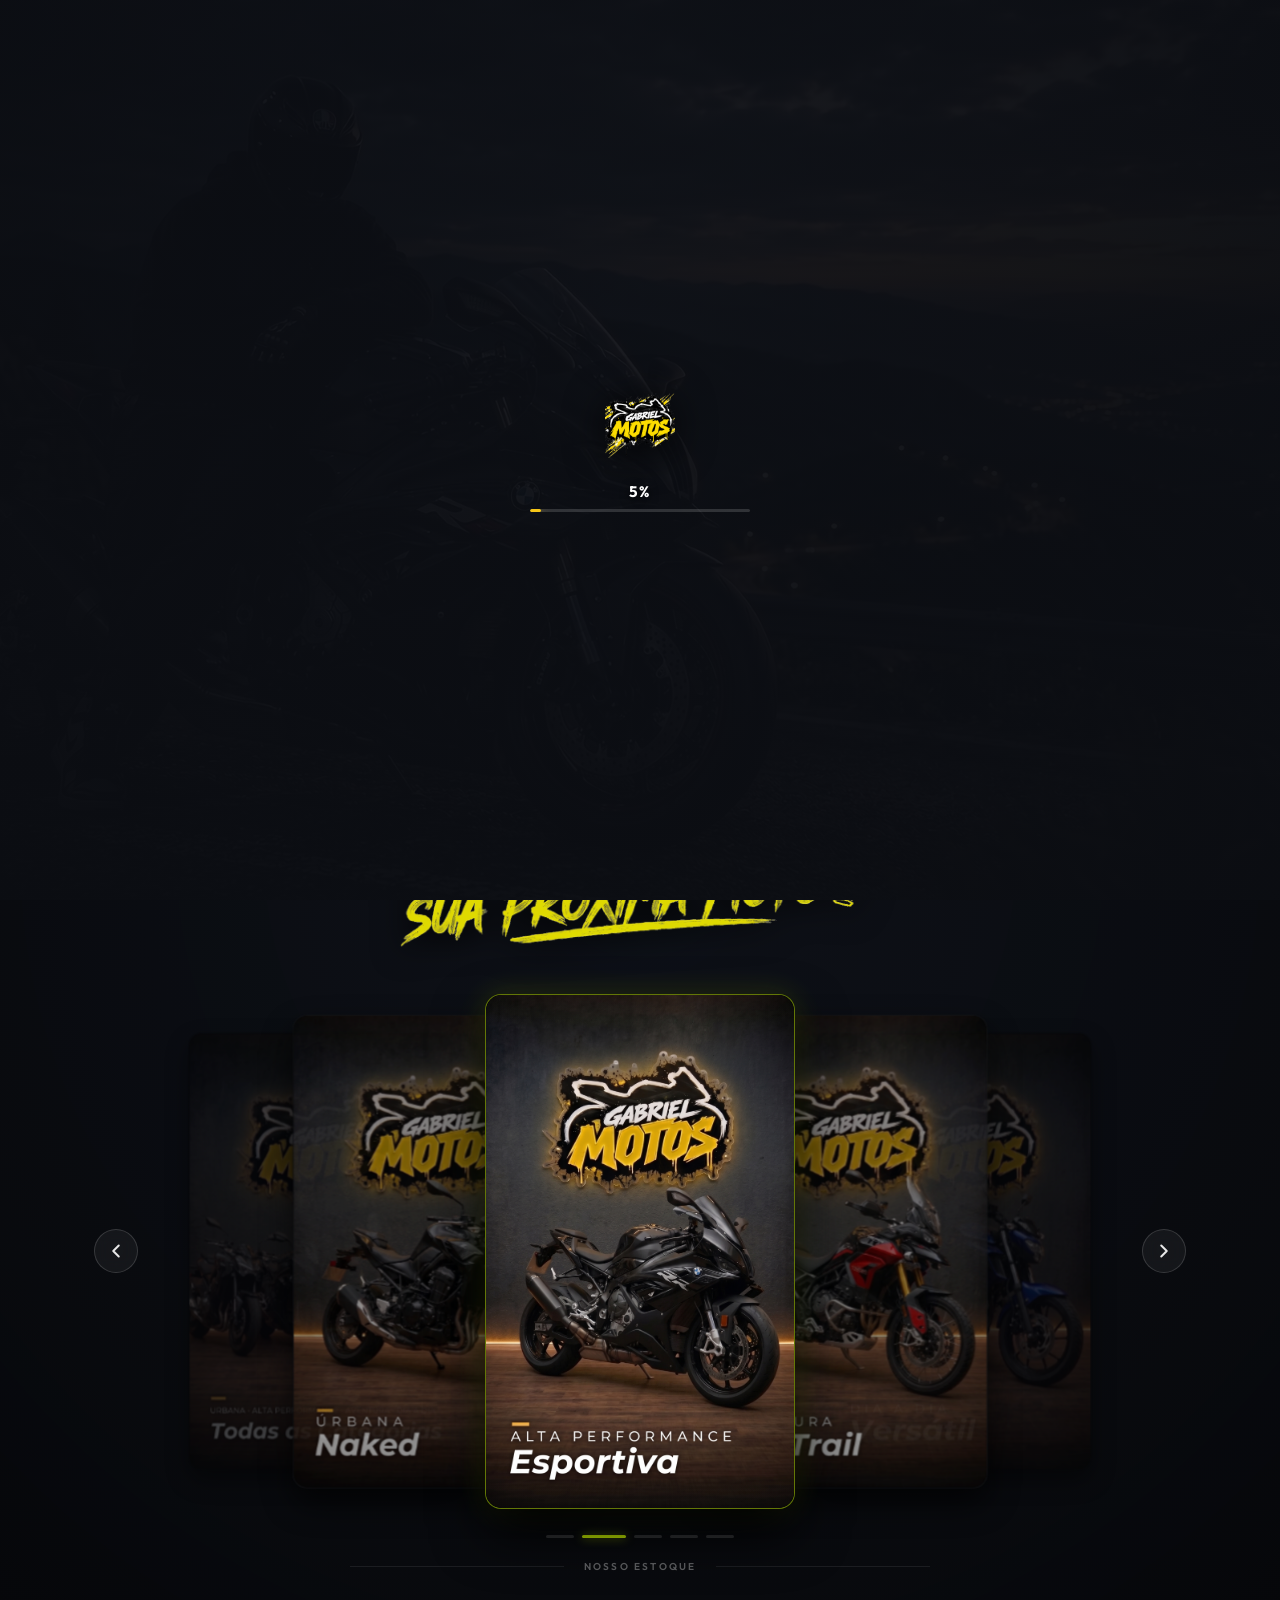
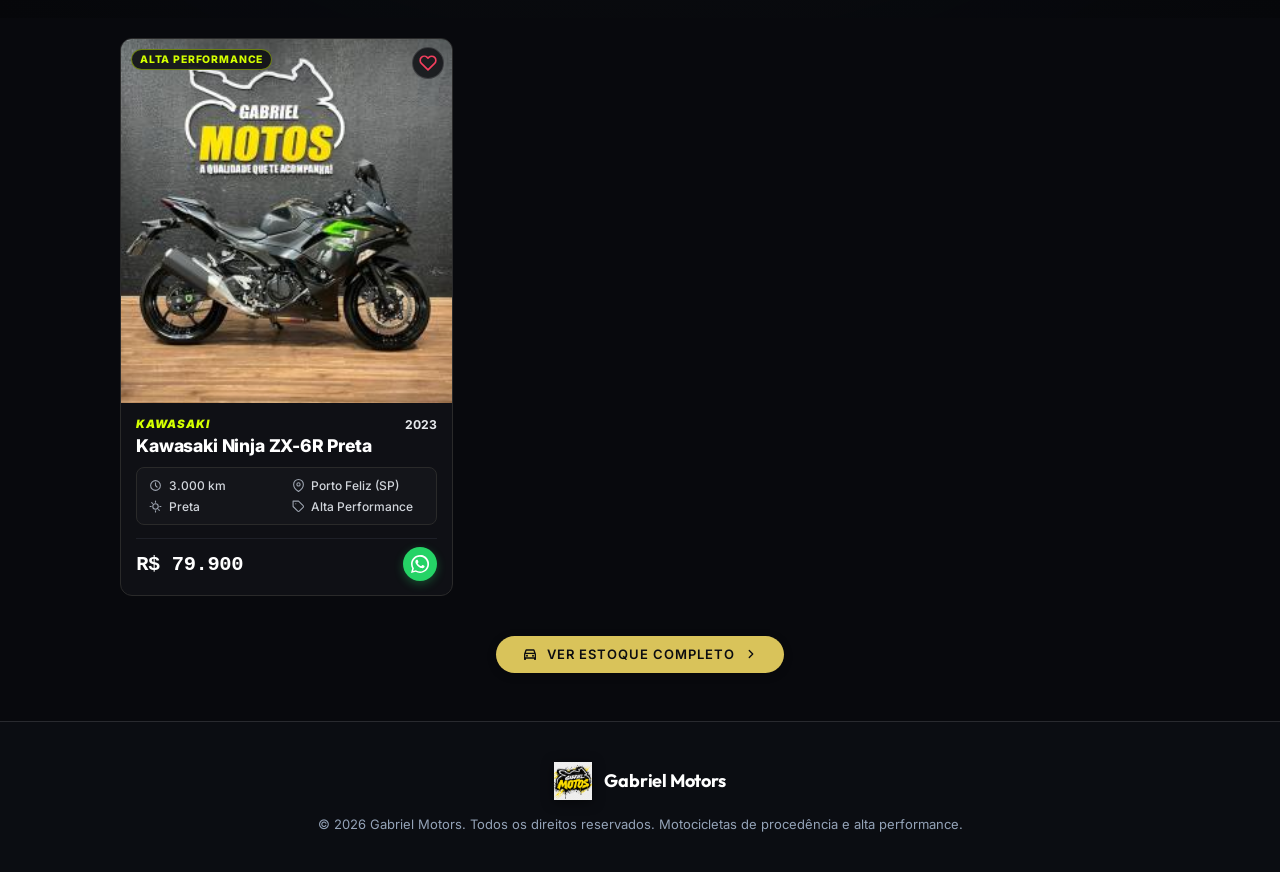
==== index.html @ b8fa4f75 "Versão inicial do site Gabriel Motos" ====
<!DOCTYPE html>
<html lang="pt-BR">
<head>
  <meta charset="UTF-8">
  <meta name="viewport" content="width=device-width, initial-scale=1.0">
  <meta http-equiv="X-UA-Compatible" content="ie=edge">
  
  <title>Gabriel Motors | A próxima curva pode ser sua</title>
  <meta name="description" content="Potência, estrada e liberdade. Encontre a moto que combina com o seu próximo destino na Gabriel Motors.">
  <meta name="keywords" content="motos, alta cilindrada, motos esportivas, naked, speed, big trail, Gabriel Motors">
  <meta name="author" content="Gabriel Motors">
  <meta name="theme-color" content="#0b0f19">

  <!-- Open Graph / Redes Sociais -->
  <meta property="og:type" content="website">
  <meta property="og:title" content="Gabriel Motors | A próxima curva pode ser sua">
  <meta property="og:description" content="Potência, estrada e liberdade. Encontre a moto que combina com o seu próximo destino.">
  <meta property="og:image" content="assets/hero-poster.jpg">
  <meta property="og:locale" content="pt_BR">

  <!-- Google Fonts: Outfit (Display Editorial), Inter (Textos) -->
  <link rel="preconnect" href="https://fonts.googleapis.com">
  <link rel="preconnect" href="https://fonts.gstatic.com" crossorigin>
  <link href="https://fonts.googleapis.com/css2?family=Inter:wght@400;500;600&family=Outfit:wght@500;600;700;800;900&display=swap" rel="stylesheet">

  <!-- Estilos Principais -->
  <link rel="stylesheet" href="style.css">

  <!-- Schema.org Dados Estruturados -->
  <script type="application/ld+json">
  {
    "@context": "https://schema.org",
    "@type": "AutoDealer",
    "name": "Gabriel Motors",
    "image": "logo gabriel motos.png",
    "description": "Concessionária especializada em motocicletas novas e seminovas de alta cilindrada.",
    "url": "https://gabrielmotors.com.br",
    "telephone": "+55 11 99999-9999",
    "priceRange": "$$$$"
  }
  </script>
</head>
<body>

  <!-- =========================================================================
       TELA DE CARREGAMENTO (LOADING SCREEN COM LOGO E PROGRESSO)
       ========================================================================= -->
  <div id="hero-loader" class="hero-loader" role="progressbar" aria-label="Carregando experiência Gabriel Motos" aria-valuemin="0" aria-valuemax="100" aria-valuenow="0">
    <div class="hero-loader__content">
      <img
        src="logo gabriel motos.png"
        alt="Gabriel Motos"
        class="hero-loader__logo"
        id="loader-logo"
        width="180"
        height="180"
        loading="eager"
      >
      <div class="hero-loader__progress-wrap">
        <span id="hero-loader-percent" class="hero-loader__percent">0%</span>
        <div class="hero-loader__track">
          <div id="hero-loader-bar" class="hero-loader__bar"></div>
        </div>
      </div>
    </div>
  </div>

  <!-- Skip link de acessibilidade -->
  <a href="#conteudo-principal" class="skip-link">Pular para o conteúdo principal</a>

  <!-- =========================================================================
       HERO SECTION — VÍDEO CINEMÁTICO EM TELA CHEIA & COMPOSIÇÃO EDITORIAL
       ========================================================================= -->
  <section id="hero" class="hero" aria-label="Apresentação Gabriel Motors">
    
    <!-- Fundo de Vídeo em Tela Cheia (Intro + Loop Contínuo com Crossfade) -->
    <div class="hero__video-wrapper" aria-hidden="true">
      <!-- Vídeo 1: Introdução (executa uma vez sem loop) -->
      <video
        id="hero-video-intro"
        class="hero__video hero__video--intro"
        autoplay
        muted
        playsinline
        preload="auto"
        poster="poster.jpg"
        tabindex="-1"
      >
        <source src="s1000rr-intro.mp4" type="video/mp4">
        Seu navegador não suporta a reprodução deste vídeo.
      </video>

      <!-- Vídeo 2: Loop Contínuo (preparado, oculto inicialmente, loop nativo) -->
      <video
        id="hero-video-loop"
        class="hero__video hero__video--loop"
        autoplay
        muted
        playsinline
        preload="auto"
        loop
        poster="poster.jpg"
        tabindex="-1"
      >
        <source src="s1000rr-lop-2.mp4" type="video/mp4">
      </video>

      <div class="hero__overlay"></div>
    </div>

    <!-- Topo da Hero: Logo Centralizado + Menu Hambúrguer no Canto Superior Direito -->
    <header class="hero__header" id="hero-brand" aria-label="Navegação da Hero">
      <div class="hero__header-spacer" aria-hidden="true"></div>

      <!-- Centro: Logo Gabriel Motos Grande e Proporcional -->
      <a href="#hero" class="hero__logo-link" aria-label="Gabriel Motos início">
        <img
          src="logo gabriel motos.png"
          alt="Gabriel Motos - Logotipo oficial"
          class="hero__logo"
          id="hero-logo"
          width="210"
          height="auto"
          loading="eager"
        >
      </a>

      <!-- Canto Superior Direito: Botão do Menu Hambúrguer (3 linhas) -->
      <button
        id="hero-menu-toggle"
        class="hero__menu-toggle"
        aria-label="Abrir menu de navegação"
        aria-expanded="false"
        aria-controls="hero-drawer"
        type="button"
      >
        <span class="hero__hamburger-icon" aria-hidden="true">
          <span class="hero__hamburger-line line-1"></span>
          <span class="hero__hamburger-line line-2"></span>
          <span class="hero__hamburger-line line-3"></span>
        </span>
      </button>
    </header>

    <!-- Overlay e Painel Deslizante do Menu Hambúrguer (Drawer com Blur e Sequência de Links) -->
    <div id="hero-drawer-backdrop" class="hero__drawer-backdrop" aria-hidden="true"></div>
    <aside id="hero-drawer" class="hero__drawer" role="dialog" aria-label="Menu de navegação" aria-modal="true" aria-hidden="true">
      <div class="hero__drawer-header">
        <span class="hero__drawer-title">MENU</span>
        <button id="hero-drawer-close" class="hero__drawer-close" aria-label="Fechar menu" type="button">
          <svg width="22" height="22" viewBox="0 0 24 24" fill="none" stroke="currentColor" stroke-width="2.2" stroke-linecap="round" stroke-linejoin="round" aria-hidden="true">
            <line x1="18" y1="6" x2="6" y2="18"></line>
            <line x1="6" y1="6" x2="18" y2="18"></line>
          </svg>
        </button>
      </div>

      <nav class="hero__drawer-nav" aria-label="Links do menu">
        <ul class="hero__drawer-list">
          <li class="hero__drawer-item" style="--item-index: 0;">
            <a href="#hero" class="hero__drawer-link">
              <span class="hero__drawer-num">01</span>
              <span class="hero__drawer-text">Início</span>
            </a>
          </li>
          <li class="hero__drawer-item" style="--item-index: 1;">
            <a href="#categorias" class="hero__drawer-link">
              <span class="hero__drawer-num">02</span>
              <span class="hero__drawer-text">Motos</span>
            </a>
          </li>
          <li class="hero__drawer-item" style="--item-index: 2;">
            <a href="#sobre" class="hero__drawer-link">
              <span class="hero__drawer-num">03</span>
              <span class="hero__drawer-text">Sobre</span>
            </a>
          </li>
          <li class="hero__drawer-item" style="--item-index: 3;">
            <a href="#contato" class="hero__drawer-link">
              <span class="hero__drawer-num">04</span>
              <span class="hero__drawer-text">Contato</span>
            </a>
          </li>
        </ul>
      </nav>

      <div class="hero__drawer-footer">
        <span class="hero__drawer-tagline">Mais que motos, é estilo de vida.</span>
      </div>
    </aside>

    <!-- Bloco Editorial na Lateral Direita (Tipografia Brush Script e Layout Editorial) -->
    <div class="hero__container" id="conteudo-principal">
      <div class="hero__content-side hero-text" id="heroText">
        <h1 class="hero__title">
          <img
            src="assets/titulo-hero.png"
            alt="A próxima curva pode ser sua."
            class="hero__title-img"
            id="hero-title-img"
            width="1024"
            height="438"
            loading="eager"
          >
        </h1>
      </div>
    </div>

    <!-- Indicador de Rolagem Central (Mouse com ponto e texto ROLE PARA DESCOBRIR) -->
    <div class="hero__scroll-wrapper" id="hero-scroll">
      <a href="#categorias" class="hero__scroll-indicator" aria-label="Role para descobrir as categorias">
        <span class="hero__mouse-icon" aria-hidden="true">
          <span class="hero__mouse-dot"></span>
        </span>
        <span class="hero__scroll-label">ROLE PARA DESCOBRIR</span>
      </a>
    </div>

    <!-- Canto Inferior Esquerdo: Indicador de Progresso com Linha e 3 Pontos -->
    <div class="hero__progress-indicator" aria-hidden="true">
      <span class="hero__progress-bar"></span>
      <span class="hero__progress-dot is-active"></span>
      <span class="hero__progress-dot"></span>
      <span class="hero__progress-dot"></span>
    </div>

    <!-- Canto Inferior Direito: Tagline de Estilo de Vida -->
    <div class="hero__corner-quote" aria-hidden="true">
      <span>MAIS QUE MOTOS,</span>
      <span>É ESTILO DE VIDA.</span>
    </div>

  </section>

  <!-- =========================================================================
       SEÇÃO 2 — ESCOLHA O ESTILO DA SUA PRÓXIMA MOTO (CATEGORIAS)
       ========================================================================= -->
  <main>
    <section id="categorias" class="styles-section" aria-labelledby="styles-section-title">
      <div class="styles-section__container">
        
        <!-- Cabeçalho da Seção -->
        <header class="styles-section__header">
          <span class="styles-section__tagline">ENCONTRE O ESTILO PERFEITO</span>
          <h2 id="styles-section-title" class="styles-section__title">
            <img
              src="assets/titulo-estilos.png"
              alt="Escolha o estilo da sua próxima moto"
              class="styles-section__title-img"
              id="styles-title-img"
              width="1024"
              height="285"
              loading="lazy"
            >
          </h2>
        </header>

        <!-- Carrossel / Pilha de Estilos de Moto (Deck Stack) -->
        <div class="styles-carousel" id="styles-carousel">
          <!-- Seta Esquerda -->
          <button class="styles-carousel__arrow styles-carousel__arrow--prev" id="styles-prev" aria-label="Estilo anterior" type="button">
            <svg width="22" height="22" viewBox="0 0 24 24" fill="none" stroke="currentColor" stroke-width="2.2" stroke-linecap="round" stroke-linejoin="round" aria-hidden="true">
              <polyline points="15 18 9 12 15 6"></polyline>
            </svg>
          </button>

          <!-- Pilha de Cartas (Deck) -->
          <div class="styles-deck-container" id="styles-deck-container">
            <div class="styles-deck" id="styles-deck">
              
              <!-- Card 1: Urbana / Naked (Posição Esquerda -1) -->
              <article class="style-card" data-index="0" data-pos="-1" tabindex="0" role="group" aria-label="Estilo Urbana - Naked">
                <div class="style-card__inner">
                  <img src="urbana-naked.jpg" alt="Urbana - Naked" class="style-card__img" loading="lazy">
                  <div class="style-card__edge-softener" aria-hidden="true"></div>
                </div>
              </article>

              <!-- Card 2: Alta Performance / Esportiva (Card Ativo da Frente) -->
              <article class="style-card is-active" data-index="1" data-pos="0" tabindex="0" role="group" aria-label="Estilo Alta Performance - Esportiva">
                <div class="style-card__inner">
                  <img src="alta-performance-esportiva.jpg" alt="Alta Performance - Esportiva" class="style-card__img" loading="lazy">
                  <div class="style-card__edge-softener" aria-hidden="true"></div>
                </div>
              </article>

              <!-- Card 3: Aventura / Big Trail (Posição Direita +1) -->
              <article class="style-card" data-index="2" data-pos="1" tabindex="0" role="group" aria-label="Estilo Aventura - Big Trail">
                <div class="style-card__inner">
                  <img src="aventura-big-trail.jpg" alt="Aventura - Big Trail" class="style-card__img" loading="lazy">
                  <div class="style-card__edge-softener" aria-hidden="true"></div>
                </div>
              </article>

              <!-- Card 4: Dia a dia / Touring (Posição Direita +2) -->
              <article class="style-card" data-index="3" data-pos="2" tabindex="0" role="group" aria-label="Estilo Dia a dia - Touring">
                <div class="style-card__inner">
                  <img src="dia-a-dia-versatil.jpg" alt="Dia a dia - Touring" class="style-card__img" loading="lazy">
                  <div class="style-card__edge-softener" aria-hidden="true"></div>
                </div>
              </article>

              <!-- Card 5: Todas as Categorias (Posição Esquerda -2) -->
              <article class="style-card" data-index="4" data-pos="-2" tabindex="0" role="group" aria-label="Todas as Categorias">
                <div class="style-card__inner">
                  <img src="todas-a-categorias.jpg" alt="Todas as Categorias" class="style-card__img" loading="lazy">
                  <div class="style-card__edge-softener" aria-hidden="true"></div>
                </div>
              </article>

            </div>
          </div>

          <!-- Seta Direita -->
          <button class="styles-carousel__arrow styles-carousel__arrow--next" id="styles-next" aria-label="Próximo estilo" type="button">
            <svg width="22" height="22" viewBox="0 0 24 24" fill="none" stroke="currentColor" stroke-width="2.2" stroke-linecap="round" stroke-linejoin="round" aria-hidden="true">
              <polyline points="9 18 15 12 9 6"></polyline>
            </svg>
          </button>
        </div>

        <!-- Indicador de Barras de Progresso Embaixo (5 Categorias) -->
        <div class="styles-progress" id="styles-progress" role="tablist" aria-label="Indicadores dos estilos">
          <button class="styles-progress__bar" data-index="0" aria-label="Ir para Urbana"></button>
          <button class="styles-progress__bar is-active" data-index="1" aria-label="Ir para Alta Performance"></button>
          <button class="styles-progress__bar" data-index="2" aria-label="Ir para Aventura"></button>
          <button class="styles-progress__bar" data-index="3" aria-label="Ir para Dia a dia"></button>
          <button class="styles-progress__bar" data-index="4" aria-label="Ir para Todas as Categorias"></button>
        </div>

        <!-- Rodapé da Seção com Linhas Laterais -->
        <div class="styles-footer">
          <span class="styles-footer__line" aria-hidden="true"></span>
          <span class="styles-footer__text">NOSSO ESTOQUE</span>
          <span class="styles-footer__line" aria-hidden="true"></span>
        </div>

      </div>
    </section>

    <!-- =========================================================================
         SEÇÃO 3 — SELETOR E FILTRO DE MOTOS (GRADE ESTILO WEBMOTORS)
         ========================================================================= -->
    <section id="filtro-motos" class="filter-section" aria-label="Estoque de motos em destaque">
      <div class="filter-section__container">
        
        <!-- Grade de Cards das Motos (Sincronizada com o Carrossel da Sessão 2) -->
        <div class="motos-grid" id="motos-grid" role="region" aria-live="polite">
          <!-- Renderizado dinamicamente via JavaScript -->
        </div>

        <!-- Botão VER ESTOQUE COMPLETO (Design Sóbrio em Amarelo Uniforme #D9C35A) -->
        <div class="filter-section__cta-wrapper">
          <a href="#estoque" class="btn-ver-estoque" id="btn-ver-estoque" aria-label="Ver estoque completo de motos">
            <svg class="btn-ver-estoque__icon" width="16" height="16" viewBox="0 0 24 24" fill="currentColor" aria-hidden="true">
              <path d="M18.92 6.01C18.72 5.42 18.16 5 17.5 5h-11c-.66 0-1.22.42-1.42 1.01L3 12v8c0 .55.45 1 1 1h1c.55 0 1-.45 1-1v-1h12v1c0 .55.45 1 1 1h1c.55 0 1-.45 1-1v-8l-2.08-5.99zM6.85 7h10.29l1.04 3H5.81l1.04-3zM19 17H5v-5h14v5z"/>
              <circle cx="7.5" cy="14.5" r="1.5"/>
              <circle cx="16.5" cy="14.5" r="1.5"/>
            </svg>
            <span class="btn-ver-estoque__text">VER ESTOQUE COMPLETO</span>
            <svg class="btn-ver-estoque__arrow" width="14" height="14" viewBox="0 0 24 24" fill="none" stroke="currentColor" stroke-width="2.2" stroke-linecap="round" stroke-linejoin="round" aria-hidden="true">
              <polyline points="9 18 15 12 9 6"></polyline>
            </svg>
          </a>
        </div>

      </div>
    </section>
  </main>

  <!-- Rodapé Institucional -->
  <footer class="site-footer">
    <div class="container site-footer__inner">
      <div class="site-footer__brand">
        <img src="logo gabriel motos.png" alt="Gabriel Motors" class="site-footer__logo" width="44" height="44">
        <span class="site-footer__name">Gabriel Motors</span>
      </div>
      <p class="site-footer__copy">
        &copy; 2026 Gabriel Motors. Todos os direitos reservados. Motocicletas de procedência e alta performance.
      </p>
    </div>
  </footer>

  <!-- =========================================================================
       MODAL DE DETALHES DA MOTOCICLETA (SESSÃO 2 & FILTRO)
       ========================================================================= -->
  <div id="moto-modal-backdrop" class="moto-modal-backdrop is-hidden" role="dialog" aria-modal="true" aria-labelledby="modal-modelo-title">
    <div id="moto-modal" class="moto-modal">
      
      <!-- Botão Fechar Modal (X) -->
      <button type="button" id="moto-modal-close" class="moto-modal__close" aria-label="Fechar modal">
        <svg width="18" height="18" viewBox="0 0 24 24" fill="none" stroke="currentColor" stroke-width="2.2" stroke-linecap="round" stroke-linejoin="round" aria-hidden="true">
          <line x1="18" y1="6" x2="6" y2="18"></line>
          <line x1="6" y1="6" x2="18" y2="18"></line>
        </svg>
      </button>

      <!-- Imagem da Moto no Topo (Webmotors style: de ponta a ponta sem padding superior) -->
      <div class="moto-modal__media" id="modal-media-trigger" tabindex="0" role="button" aria-label="Ver detalhes da moto">
        <img id="modal-img" src="moto-cb1000r-branca.webp" alt="Moto" class="moto-modal__img">
        <div class="moto-modal__img-reflection" aria-hidden="true"></div>
      </div>

      <!-- Informações Principais da Moto -->
      <div class="moto-modal__content">
        <div class="moto-modal__brand" id="modal-marca">HONDA</div>
        <h3 class="moto-modal__model" id="modal-modelo-title">CB1000R</h3>
        
        <!-- Linha de Cor e Seletor de Variantes (Ex: Cores da CB1000R) -->
        <div class="moto-modal__color-box">
          <span class="moto-modal__color-label">Cor:</span>
          <span class="moto-modal__color-name" id="modal-cor">Branca</span>
          <div class="moto-modal__color-pills" id="modal-color-pills"></div>
        </div>

        <!-- Linha com Calendário (Ano) e Velocímetro (Km) -->
        <div class="moto-modal__specs-grid">
          <div class="moto-modal__spec">
            <svg class="moto-modal__icon" width="16" height="16" viewBox="0 0 24 24" fill="none" stroke="currentColor" stroke-width="2" stroke-linecap="round" stroke-linejoin="round" aria-hidden="true">
              <rect x="3" y="4" width="18" height="18" rx="2" ry="2"></rect>
              <line x1="16" y1="2" x2="16" y2="6"></line>
              <line x1="8" y1="2" x2="8" y2="6"></line>
              <line x1="3" y1="10" x2="21" y2="10"></line>
            </svg>
            <span class="moto-modal__spec-val" id="modal-ano">2023</span>
          </div>

          <div class="moto-modal__spec">
            <svg class="moto-modal__icon" width="16" height="16" viewBox="0 0 24 24" fill="none" stroke="currentColor" stroke-width="2" stroke-linecap="round" stroke-linejoin="round" aria-hidden="true">
              <circle cx="12" cy="12" r="9"></circle>
              <polyline points="12 7 12 12 15 15"></polyline>
            </svg>
            <span class="moto-modal__spec-val" id="modal-km">4.200 Km</span>
          </div>
        </div>

        <!-- Linha de Localização (Cidade) -->
        <div class="moto-modal__location">
          <svg class="moto-modal__icon" width="16" height="16" viewBox="0 0 24 24" fill="none" stroke="currentColor" stroke-width="2" stroke-linecap="round" stroke-linejoin="round" aria-hidden="true">
            <path d="M21 10c0 7-9 13-9 13s-9-6-9-13a9 9 0 0 1 18 0z"></path>
            <circle cx="12" cy="10" r="3"></circle>
          </svg>
          <span class="moto-modal__spec-val" id="modal-cidade">Sumaré (SP)</span>
        </div>

        <!-- Rodapé do Modal: Preço em Destaque + Botões Ícone Pequenos (Favoritar Rosa e WhatsApp Verde) -->
        <div class="moto-modal__footer-row">
          <div class="moto-modal__price-wrapper">
            <span class="moto-modal__price" id="modal-preco">R$ 62.900</span>
          </div>

          <div class="moto-modal__actions">
            <!-- Botão de Favoritar: Apenas Ícone Coração Rosa -->
            <button type="button" id="modal-btn-favorite" class="moto-modal__btn-circle moto-modal__btn-circle--favorite" aria-label="Favoritar motocicleta">
              <svg class="moto-modal__heart-svg" width="20" height="20" viewBox="0 0 24 24" fill="none" stroke="currentColor" stroke-width="2.2" stroke-linecap="round" stroke-linejoin="round" aria-hidden="true">
                <path d="M20.84 4.61a5.5 5.5 0 0 0-7.78 0L12 5.67l-1.06-1.06a5.5 5.5 0 0 0-7.78 7.78l1.06 1.06L12 21.23l7.78-7.78 1.06-1.06a5.5 5.5 0 0 0 0-7.78z"></path>
              </svg>
            </button>

            <!-- Botão de WhatsApp: Apenas Ícone Oficial do WhatsApp Verde -->
            <a href="#" target="_blank" rel="noopener noreferrer" id="modal-btn-whatsapp" class="moto-modal__btn-circle moto-modal__btn-circle--whatsapp" aria-label="Chamar no WhatsApp">
              <svg width="20" height="20" viewBox="0 0 24 24" fill="currentColor" aria-hidden="true">
                <path d="M17.472 14.382c-.301-.15-1.782-.879-2.058-.98-.276-.1-.477-.15-.678.15s-.778.98-.954 1.18c-.176.2-.351.226-.653.075s-1.272-.469-2.424-1.496c-.896-.799-1.501-1.787-1.677-2.088s-.019-.464.132-.614c.135-.135.301-.351.452-.527s.201-.301.301-.502.05-.376-.025-.527c-.075-.15-.678-1.631-.929-2.234-.245-.588-.494-.508-.678-.517l-.578-.01c-.2 0-.527.075-.803.376s-1.054 1.03-1.054 2.511 1.079 2.912 1.23 3.113c.15.201 2.124 3.243 5.145 4.549.719.311 1.28.497 1.718.636.723.23 1.381.197 1.902.12.58-.086 1.782-.728 2.033-1.431s.251-1.305.176-1.431c-.075-.126-.276-.201-.577-.351zM12.042 21.928c-1.776 0-3.518-.466-5.053-1.348l-.362-.208-3.754.985 1.002-3.66-.228-.363c-.968-1.541-1.479-3.328-1.479-5.161 0-5.405 4.398-9.803 9.806-9.803 2.618 0 5.08 1.02 6.929 2.871s2.868 4.314 2.868 6.932c-.001 5.407-4.4 9.805-9.729 9.805zM12.042 0C5.402 0 0 5.402 0 12.042c0 2.119.553 4.185 1.603 6.007L0 24l6.104-1.599c1.764.962 3.766 1.468 5.938 1.468 6.64 0 12.042-5.402 12.042-12.042 0-3.217-1.253-6.241-3.528-8.516s-5.299-3.529-8.514-3.529z"/>
              </svg>
            </a>
          </div>
        </div>
      </div>
      </div>

      <!-- Pop-up Elegante de Favoritar (Sobreposto ao Modal) -->
      <div id="favorite-popup" class="favorite-popup is-hidden" role="dialog" aria-labelledby="fav-popup-title" aria-modal="true">
        <button type="button" id="fav-popup-close" class="favorite-popup__close" aria-label="Fechar formulário de favoritos">
          <svg width="18" height="18" viewBox="0 0 24 24" fill="none" stroke="currentColor" stroke-width="2.2" stroke-linecap="round" stroke-linejoin="round" aria-hidden="true">
            <line x1="18" y1="6" x2="6" y2="18"></line>
            <line x1="6" y1="6" x2="18" y2="18"></line>
          </svg>
        </button>

        <div class="favorite-popup__brand">
          <img src="logo-gabriel-motos-transparente.png" alt="Gabriel Motos" class="favorite-popup__logo">
        </div>

        <h4 id="fav-popup-title" class="favorite-popup__title">Quer ser avisado?</h4>
        <p class="favorite-popup__subtitle">Salve seus dados para receber novidades e atualizações sobre esta motocicleta.</p>

        <form id="favorite-form" class="favorite-popup__form" novalidate>
          <div class="favorite-popup__field">
            <label for="fav-phone" class="favorite-popup__label">Celular</label>
            <input type="tel" id="fav-phone" class="favorite-popup__input" placeholder="(00) 00000-0000" maxlength="15" autocomplete="tel" required>
          </div>

          <div class="favorite-popup__field">
            <label for="fav-email" class="favorite-popup__label">E-mail</label>
            <input type="email" id="fav-email" class="favorite-popup__input" placeholder="seuemail@exemplo.com" autocomplete="email" required>
          </div>

          <div id="fav-error-msg" class="favorite-popup__error is-hidden" role="alert"></div>

          <button type="submit" id="fav-submit-btn" class="favorite-popup__submit-btn">
            <span>Salvar</span>
          </button>
        </form>

        <div id="fav-success-msg" class="favorite-popup__success is-hidden">
          <svg width="24" height="24" viewBox="0 0 24 24" fill="none" stroke="#D4FF00" stroke-width="2.5" stroke-linecap="round" stroke-linejoin="round" aria-hidden="true">
            <polyline points="20 6 9 17 4 12"></polyline>
          </svg>
          <span>Preferências salvas com sucesso!</span>
        </div>
      </div>

    </div>
  </div>

  <!-- Lógica da Hero, Vídeo, Transparência da Marca e Animações -->
  <script src="main.js"></script>
</body>
</html>
---- style.css ----
/* ==========================================================================
   GABRIEL MOTORS — DESIGN SYSTEM & ESTILOS PRINCIPAIS
   Composição Editorial Cinemática sobre Vídeo em Tela Cheia
   ========================================================================== */

/* --------------------------------------------------------------------------
   1. DESIGN TOKENS (CSS VARIABLES)
   -------------------------------------------------------------------------- */
:root {
  /* Paleta Concreto Arquitetônico e Neutros Balanceados */
  --surface-ground: #f3f4f6;       /* Fundo neutro em cinza-concreto suave */
  --surface-ground-alt: #e5e7eb;   /* Concreto de apoio para contraste */
  --surface-card: #ffffff;         /* Superfície de card pura e nítida */
  --surface-card-subtle: #f8fafc;  /* Superfície sutil para áreas secundárias */
  --surface-dark: #0b0d12;         /* Grafite profundo / carvão escuro (fundo da Hero) */
  --surface-dark-elevated: #1e293b;/* Superfície escura elevada */

  /* Tipografia & Contraste (WCAG AAA) */
  --text-primary: #0f172a;         /* Texto de alto contraste para seções claras */
  --text-secondary: #475569;       /* Texto secundário em ardósia */
  --text-muted: #64748b;           /* Legendas e metadados */
  --text-inverse: #ffffff;         /* Texto branco puro sobre o vídeo */
  --text-inverse-subtle: #e2e8f0;  /* Texto de apoio claro sobre o vídeo */
  --text-inverse-muted: #94a3b8;   /* Texto esmaecido em fundos escuros */

  /* Cores de Acento Automotivo (Harmonia com a logo e a adrenalina da pista) */
  --accent-primary: #f59e0b;       /* Amarelo-ouro esportivo */
  --accent-primary-hover: #fbbf24; /* Amarelo vibrante no hover */
  --accent-racing-orange: #ea580c; /* Laranja esportivo para detalhes */

  /* Bordas e Divisores */
  --border-light: rgba(15, 23, 42, 0.08);
  --border-medium: rgba(15, 23, 42, 0.14);
  --border-dark-subtle: rgba(255, 255, 255, 0.12);

  /* Sombras Naturais e Ambientais */
  --shadow-sm: 0 1px 3px 0 rgba(0, 0, 0, 0.04);
  --shadow-md: 0 4px 6px -1px rgba(0, 0, 0, 0.05), 0 2px 4px -2px rgba(0, 0, 0, 0.03);
  --shadow-lg: 0 10px 15px -3px rgba(0, 0, 0, 0.07), 0 4px 6px -4px rgba(0, 0, 0, 0.03);
  --shadow-xl: 0 20px 25px -5px rgba(0, 0, 0, 0.09), 0 8px 10px -6px rgba(0, 0, 0, 0.03);

  /* Fontes e Tipografia */
  --font-display: 'Outfit', -apple-system, BlinkMacSystemFont, 'Segoe UI', Roboto, sans-serif;
  --font-body: 'Inter', -apple-system, BlinkMacSystemFont, 'Segoe UI', Roboto, sans-serif;

  /* Raios de Arredondamento */
  --radius-sm: 6px;
  --radius-md: 10px;
  --radius-lg: 16px;
  --radius-full: 9999px;

  /* Curvas e Tempos de Animação */
  --ease-cinematic: cubic-bezier(0.16, 1, 0.3, 1);
  --ease-smooth: cubic-bezier(0.4, 0, 0.2, 1);
  --duration-fast: 180ms;
  --duration-normal: 280ms;
  --duration-slow: 450ms;
  --duration-reveal: 750ms;
}

/* --------------------------------------------------------------------------
   2. RESET E NORMAS GLOBAIS
   -------------------------------------------------------------------------- */
*, *::before, *::after {
  box-sizing: border-box;
  margin: 0;
  padding: 0;
}

html {
  font-family: var(--font-body);
  font-size: 16px;
  color: var(--text-primary);
  background-color: var(--surface-ground);
  scroll-behavior: smooth;
  -webkit-font-smoothing: antialiased;
  -moz-osx-font-smoothing: grayscale;
}

body {
  width: 100%;
  min-height: 100vh;
  display: flex;
  flex-direction: column;
  overflow-x: hidden;
  background-color: var(--surface-ground);
}

img, video {
  display: block;
  max-width: 100%;
  height: auto;
}

a {
  color: inherit;
  text-decoration: none;
}

button {
  font-family: inherit;
  cursor: pointer;
  border: none;
  background: none;
}

/* Skip link de acessibilidade */
.skip-link {
  position: absolute;
  top: -100px;
  left: 1rem;
  background-color: var(--surface-dark);
  color: var(--text-inverse);
  padding: 0.75rem 1.5rem;
  border-radius: var(--radius-md);
  font-weight: 600;
  z-index: 9999;
  transition: top var(--duration-fast) ease;
  border: 2px solid var(--accent-primary);
}

.skip-link:focus {
  top: 1rem;
}

/* Foco visível acessível */
:focus-visible {
  outline: 2px solid var(--accent-primary);
  outline-offset: 3px;
}

.container {
  width: 100%;
  max-width: 1280px;
  margin-left: auto;
  margin-right: auto;
  padding-left: clamp(1.25rem, 4vw, 2.5rem);
  padding-right: clamp(1.25rem, 4vw, 2.5rem);
}

/* ==========================================================================
   TELA DE CARREGAMENTO (LOADING SCREEN COM LOGO E PROGRESSO)
   ========================================================================== */
.hero-loader {
  position: fixed;
  inset: 0;
  width: 100vw;
  height: 100vh;
  height: 100svh;
  z-index: 9999;
  display: flex;
  justify-content: center;
  align-items: center;
  background: 
    linear-gradient(rgba(11, 13, 18, 0.82), rgba(11, 13, 18, 0.90)),
    radial-gradient(circle at 50% 40%, rgba(26, 32, 44, 0.6) 0%, rgba(11, 13, 18, 0.95) 100%),
    url('poster.jpg') center center / cover no-repeat,
    #0b0d12;
  transition: opacity 500ms ease, visibility 500ms ease;
  pointer-events: auto;
}

.hero-loader.is-hidden {
  opacity: 0;
  visibility: hidden;
  pointer-events: none;
}

.hero-loader__content {
  display: flex;
  flex-direction: column;
  align-items: center;
  justify-content: center;
  gap: 1.5rem;
  padding: 2rem;
}

.hero-loader__logo {
  width: 180px;
  height: auto;
  max-height: 70px;
  object-fit: contain;
  filter: drop-shadow(0 4px 20px rgba(0, 0, 0, 0.9));
  animation: loaderPulse 1.6s ease-in-out infinite;
  user-select: none;
}

@keyframes loaderPulse {
  0%, 100% {
    opacity: 0.7;
    transform: scale(0.98);
  }
  50% {
    opacity: 1;
    transform: scale(1);
  }
}

.hero-loader__progress-wrap {
  display: flex;
  flex-direction: column;
  align-items: center;
  gap: 0.55rem;
  width: 220px;
}

.hero-loader__percent {
  font-family: var(--font-display);
  font-size: 0.95rem;
  font-weight: 700;
  color: #ffffff;
  letter-spacing: 0.08em;
  text-shadow: 0 2px 10px rgba(0, 0, 0, 0.9);
}

.hero-loader__track {
  width: 100%;
  height: 3px;
  background: rgba(255, 255, 255, 0.15);
  border-radius: var(--radius-full);
  overflow: hidden;
}

.hero-loader__bar {
  width: 0%;
  height: 100%;
  background: #F5C518;
  border-radius: var(--radius-full);
  box-shadow: 0 0 12px rgba(245, 197, 24, 0.8);
  transition: width 150ms ease-out;
}

/* --------------------------------------------------------------------------
   3. HERO SECTION — VÍDEO EM TELA CHEIA E COMPOSIÇÃO EDITORIAL
   -------------------------------------------------------------------------- */
.hero {
  position: relative;
  width: 100%;
  aspect-ratio: 16 / 9;
  overflow: hidden;
  background: 
    linear-gradient(rgba(11, 13, 18, 0.75), rgba(11, 13, 18, 0.85)),
    radial-gradient(circle at 50% 40%, rgba(26, 32, 44, 0.5) 0%, rgba(11, 13, 18, 0.95) 100%),
    url('poster.jpg') center center / cover no-repeat,
    #0b0d12;
  color: var(--text-inverse);
  isolation: isolate;
  margin: 0;
  padding: 0;
}

/* Degradê Superior: ::before (160px de altura) */
.hero::before {
  content: '';
  position: absolute;
  top: 0;
  left: 0;
  width: 100%;
  height: 160px;
  background: linear-gradient(to bottom, #0b0d12 0%, rgba(11, 13, 18, 0.6) 40%, transparent 100%);
  z-index: 4;
  pointer-events: none;
}

/* Degradê Inferior / Base: ::after (160px de altura) */
.hero::after {
  content: '';
  position: absolute;
  bottom: 0;
  left: 0;
  width: 100%;
  height: 160px;
  background: linear-gradient(to top, #0b0d12 0%, rgba(11, 13, 18, 0.6) 40%, transparent 100%);
  z-index: 4;
  pointer-events: none;
}

/* Contêiner dos Vídeos da Hero (Intro + Loop sobrepostos) */
.hero__video-wrapper {
  position: absolute;
  inset: 0;
  width: 100%;
  height: 100%;
  z-index: 1;
  overflow: hidden;
  background: 
    linear-gradient(rgba(11, 13, 18, 0.75), rgba(11, 13, 18, 0.85)),
    radial-gradient(circle at 50% 40%, rgba(26, 32, 44, 0.5) 0%, rgba(11, 13, 18, 0.95) 100%),
    url('poster.jpg') center center / cover no-repeat,
    #0b0d12;
}

.hero__video {
  position: absolute;
  inset: 0;
  width: 100%;
  height: 100%;
  object-fit: cover;
  object-position: 50% 50%;
  display: block;
  transition: opacity 300ms ease;
}

/* Vídeo da Intro: visível inicialmente */
.hero__video--intro {
  opacity: 1;
  z-index: 2;
}

.hero__video--intro.is-faded {
  opacity: 0;
  pointer-events: none;
}

/* Vídeo do Loop: oculto até o término da intro, assume com crossfade de 300ms */
.hero__video--loop {
  opacity: 0;
  z-index: 1;
}

.hero__video--loop.is-active {
  opacity: 1;
  z-index: 3;
}

/* Nenhum degradê sobre a moto ou sobre o título */
.hero__overlay {
  display: none;
}

/* ==========================================================================
   TOPO DA HERO: LOGO CENTRALIZADO & MENU HAMBÚRGUER
   ========================================================================== */
.hero__header {
  position: absolute;
  top: 0;
  left: 0;
  width: 100%;
  display: flex;
  justify-content: space-between;
  align-items: center;
  padding: clamp(1rem, 2.2vw, 1.8rem) clamp(1.5rem, 4vw, 3.5rem);
  z-index: 30;
  pointer-events: auto;
}

.hero__header-spacer {
  width: 44px;
  height: 44px;
  flex-shrink: 0;
}

.hero__logo-link {
  display: inline-flex;
  align-items: center;
  justify-content: center;
  text-decoration: none;
}

.hero__logo {
  width: clamp(170px, 15vw, 240px);
  max-width: 260px;
  height: auto;
  max-height: 85px;
  object-fit: contain;
  filter: drop-shadow(0 4px 16px rgba(0, 0, 0, 0.9));
  user-select: none;
  background: transparent;
  transition: transform var(--duration-fast) ease;
}

.hero__logo-link:hover .hero__logo {
  transform: scale(1.03);
}

/* Botão Hambúrguer Minimalista e Preciso (3 Linhas Brancas) */
.hero__menu-toggle {
  width: 44px;
  height: 44px;
  display: inline-flex;
  align-items: center;
  justify-content: center;
  background: transparent;
  border: none;
  color: #ffffff;
  cursor: pointer;
  padding: 8px;
  border-radius: var(--radius-sm);
  transition: transform var(--duration-fast) ease;
  z-index: 31;
}

.hero__hamburger-icon {
  display: flex;
  flex-direction: column;
  justify-content: space-between;
  width: 28px;
  height: 18px;
  pointer-events: none;
}

.hero__hamburger-line {
  display: block;
  width: 100%;
  height: 2px;
  background-color: #ffffff;
  border-radius: 2px;
  transition: background-color var(--duration-fast) ease, transform 0.3s ease;
}

.hero__menu-toggle:hover .hero__hamburger-line {
  background-color: #D4FF00;
}

.hero__menu-toggle:hover {
  transform: scale(1.08);
}

/* ==========================================================================
   MENU HAMBÚRGUER: OVERLAY E PAINEL DESLIZANTE (DRAWER COM SEQUÊNCIA)
   ========================================================================== */
.hero__drawer-backdrop {
  position: fixed;
  inset: 0;
  width: 100vw;
  height: 100vh;
  height: 100svh;
  background: rgba(0, 0, 0, 0.7);
  backdrop-filter: blur(6px);
  -webkit-backdrop-filter: blur(6px);
  z-index: 900;
  opacity: 0;
  visibility: hidden;
  pointer-events: none;
  transition: opacity 0.35s ease, visibility 0.35s ease;
}

.hero__drawer-backdrop.is-open {
  opacity: 1;
  visibility: visible;
  pointer-events: auto;
}

.hero__drawer {
  position: fixed;
  top: 0;
  right: 0;
  width: min(380px, 86vw);
  height: 100vh;
  height: 100svh;
  background: rgba(11, 13, 18, 0.94);
  backdrop-filter: blur(28px);
  -webkit-backdrop-filter: blur(28px);
  border-left: 1px solid rgba(255, 255, 255, 0.08);
  box-shadow: -12px 0 40px rgba(0, 0, 0, 0.8);
  z-index: 950;
  display: flex;
  flex-direction: column;
  justify-content: space-between;
  padding: clamp(1.8rem, 4vh, 2.5rem) clamp(1.5rem, 3.5vw, 2.25rem);
  transform: translateX(100%);
  transition: transform 0.42s cubic-bezier(0.16, 1, 0.3, 1);
  pointer-events: auto;
}

.hero__drawer.is-open {
  transform: translateX(0);
}

.hero__drawer-header {
  display: flex;
  align-items: center;
  justify-content: space-between;
  padding-bottom: 1.25rem;
  border-bottom: 1px solid rgba(255, 255, 255, 0.08);
}

.hero__drawer-title {
  font-family: var(--font-display);
  font-size: 0.8125rem;
  font-weight: 700;
  letter-spacing: 0.22em;
  color: rgba(255, 255, 255, 0.5);
  text-transform: uppercase;
}

.hero__drawer-close {
  display: inline-flex;
  align-items: center;
  justify-content: center;
  width: 38px;
  height: 38px;
  background: rgba(255, 255, 255, 0.05);
  border: 1px solid rgba(255, 255, 255, 0.12);
  border-radius: var(--radius-full);
  color: #ffffff;
  cursor: pointer;
  transition: all 0.22s ease;
}

.hero__drawer-close:hover {
  background: rgba(212, 255, 0, 0.15);
  border-color: #D4FF00;
  color: #D4FF00;
  transform: rotate(90deg);
}

.hero__drawer-nav {
  flex: 1;
  display: flex;
  align-items: center;
  padding: 2rem 0;
}

.hero__drawer-list {
  display: flex;
  flex-direction: column;
  gap: 1.6rem;
  width: 100%;
  list-style: none;
  margin: 0;
  padding: 0;
}

/* Links com entrada em sequência elegante ao abrir */
.hero__drawer-item {
  opacity: 0;
  transform: translateX(35px);
  transition: opacity 0.38s ease, transform 0.38s cubic-bezier(0.16, 1, 0.3, 1);
}

.hero__drawer.is-open .hero__drawer-item {
  opacity: 1;
  transform: translateX(0);
  transition-delay: calc(0.12s + var(--item-index) * 0.07s);
}

.hero__drawer-link {
  display: flex;
  align-items: baseline;
  gap: 1.1rem;
  text-decoration: none;
  color: #ffffff;
  transition: color 0.2s ease, transform 0.22s ease;
}

.hero__drawer-num {
  font-family: var(--font-display);
  font-size: 0.75rem;
  font-weight: 700;
  color: rgba(255, 255, 255, 0.32);
  letter-spacing: 0.12em;
  transition: color 0.2s ease;
}

.hero__drawer-text {
  font-family: var(--font-display);
  font-size: clamp(1.4rem, 2.5vw, 1.85rem);
  font-weight: 700;
  letter-spacing: 0.06em;
  text-transform: uppercase;
  transition: color 0.2s ease;
}

.hero__drawer-link:hover {
  color: #D4FF00;
  transform: translateX(8px);
}

.hero__drawer-link:hover .hero__drawer-num,
.hero__drawer-link:hover .hero__drawer-text {
  color: #D4FF00;
}

.hero__drawer-footer {
  padding-top: 1.25rem;
  border-top: 1px solid rgba(255, 255, 255, 0.08);
}

.hero__drawer-tagline {
  font-family: var(--font-body);
  font-size: 0.75rem;
  letter-spacing: 0.16em;
  text-transform: uppercase;
  color: rgba(255, 255, 255, 0.4);
  margin: 0;
}

/* Container do Bloco Editorial da Hero (Posicionado com precisão absoluta fixa) */
.hero__container {
  position: absolute;
  inset: 0;
  width: 100%;
  max-width: 100%;
  height: 100%;
  margin: 0;
  padding-left: clamp(2rem, 58vw, 59%);
  padding-right: clamp(1.5rem, 3.5vw, 3rem);
  padding-top: clamp(3.5rem, 7vh, 5.5rem);
  padding-bottom: clamp(2.5rem, 5vh, 4rem);
  display: flex;
  justify-content: flex-start;
  align-items: center;
  z-index: 10;
  pointer-events: none;
}

/* Bloco Editorial com Entrada Suave da Direita (Gatilho em 6.0s) */
.hero__content-side,
.hero-text {
  width: 100%;
  max-width: 640px;
  display: flex;
  flex-direction: column;
  align-items: flex-start;
  text-align: left;
  gap: 0;
  background: transparent;
  pointer-events: auto;
  opacity: 0;
  transform: translateX(80px);
  transition: opacity 1.3s cubic-bezier(.22, .61, .36, 1),
              transform 1.3s cubic-bezier(.22, .61, .36, 1);
  will-change: opacity, transform;
}

.hero__content-side.show,
.hero-text.show {
  opacity: 1;
  transform: translateX(0);
}

/* Título em Imagem PNG com Fundo Transparente */
.hero__title {
  margin: 0;
  padding: 0;
  display: block;
  width: 100%;
}

.hero__title-img {
  display: block;
  width: clamp(320px, 37vw, 600px);
  max-width: 100%;
  height: auto;
  object-fit: contain;
  filter: drop-shadow(0 2px 12px rgba(0, 0, 0, 0.85));
  background: transparent;
  user-select: none;
}

/* Subtítulo em Caixa Alta e Espaçamento Amplo */
.hero__subtitle {
  font-family: var(--font-body);
  font-size: clamp(0.75rem, 0.95vw, 0.875rem);
  line-height: 1.7;
  letter-spacing: 0.22em;
  text-transform: uppercase;
  color: rgba(255, 255, 255, 0.92);
  font-weight: 500;
  text-shadow: 0 2px 12px rgba(0, 0, 0, 0.95);
  margin-top: 0.25rem;
}

/* Call to Action: → EXPLORAR MOTOS */
.hero__cta,
.cta {
  display: inline-flex;
  align-items: center;
  gap: 0.65rem;
  font-family: var(--font-body);
  font-size: 0.8125rem;
  font-weight: 600;
  letter-spacing: 0.22em;
  text-transform: uppercase;
  color: #ffffff;
  text-decoration: none;
  margin-top: 0.5rem;
  transition: transform var(--duration-fast) ease, color var(--duration-fast) ease;
}

.hero__cta:hover {
  transform: translateX(4px);
  color: #D4FF00;
}

.hero__cta-arrow {
  color: #D4FF00;
  font-size: 1.15rem;
  font-weight: 700;
  transition: transform var(--duration-fast) ease;
}

.hero__cta:hover .hero__cta-arrow {
  transform: translateX(3px);
}

/* Indicador de Rolagem Central (Ícone de Mouse + ROLE PARA DESCOBRIR) */
.hero__scroll-wrapper {
  position: absolute;
  bottom: clamp(1rem, 2.5vw, 1.75rem);
  left: 50%;
  transform: translateX(-50%);
  z-index: 10;
  display: flex;
  justify-content: center;
  align-items: center;
  pointer-events: auto;
}

.hero__scroll-indicator {
  display: flex;
  flex-direction: column;
  align-items: center;
  gap: 0.45rem;
  color: rgba(255, 255, 255, 0.85);
  padding: 0.25rem 0.75rem;
  text-decoration: none;
  cursor: pointer;
  transition: color var(--duration-fast) ease;
}

.hero__scroll-indicator:hover {
  color: #D4FF00;
}

.hero__mouse-icon {
  width: 16px;
  height: 26px;
  border: 1.5px solid rgba(255, 255, 255, 0.85);
  border-radius: 9px;
  display: flex;
  justify-content: center;
  padding-top: 4px;
}

.hero__mouse-dot {
  width: 3px;
  height: 5px;
  background-color: #ffffff;
  border-radius: 2px;
  animation: mouseScroll 1.8s ease-in-out infinite;
}

@keyframes mouseScroll {
  0% {
    opacity: 1;
    transform: translateY(0);
  }
  60% {
    opacity: 0.2;
    transform: translateY(7px);
  }
  100% {
    opacity: 0;
    transform: translateY(0);
  }
}

.hero__scroll-label {
  font-family: var(--font-body);
  font-size: 0.625rem;
  font-weight: 600;
  letter-spacing: 0.22em;
  text-transform: uppercase;
  color: rgba(255, 255, 255, 0.75);
  text-shadow: 0 1px 8px rgba(0, 0, 0, 0.9);
}

/* Canto Inferior Direito: Tagline de Estilo de Vida */
.hero__corner-quote {
  position: absolute;
  bottom: clamp(1.2rem, 3vw, 2rem);
  right: clamp(1.5rem, 5vw, 4rem);
  z-index: 10;
  display: flex;
  flex-direction: column;
  align-items: flex-end;
  text-align: right;
  font-family: var(--font-body);
  font-size: 0.625rem;
  font-weight: 500;
  letter-spacing: 0.22em;
  text-transform: uppercase;
  color: rgba(255, 255, 255, 0.65);
  line-height: 1.55;
  pointer-events: none;
}

/* Canto Inferior Esquerdo: Indicador de Progresso com Linha e 3 Pontos */
.hero__progress-indicator {
  position: absolute;
  bottom: clamp(1.2rem, 3vw, 2rem);
  left: clamp(1.5rem, 5vw, 4rem);
  z-index: 10;
  display: flex;
  align-items: center;
  gap: 0.45rem;
  pointer-events: none;
}

.hero__progress-bar {
  width: 28px;
  height: 2.5px;
  background-color: #D4FF00;
  border-radius: 2px;
  box-shadow: 0 0 8px rgba(212, 255, 0, 0.6);
}

.hero__progress-dot {
  width: 3.5px;
  height: 3.5px;
  background-color: rgba(255, 255, 255, 0.4);
  border-radius: 50%;
}

.hero__progress-dot.is-active {
  background-color: #D4FF00;
}

@keyframes scrollPulse {
  0% {
    transform: translateY(-100%);
    opacity: 0;
  }
  30% {
    opacity: 1;
  }
  80% {
    transform: translateY(200%);
    opacity: 0;
  }
  100% {
    transform: translateY(200%);
    opacity: 0;
  }
}

/* --------------------------------------------------------------------------
   4. CAMADAS E INDICADORES DA HERO
   -------------------------------------------------------------------------- */
.hero__scroll-wrapper {
  opacity: 1;
  transform: translateX(-50%);
  pointer-events: auto;
}

/* --------------------------------------------------------------------------
   5. SEÇÃO 2 — CATEGORIAS DE MOTOS
   -------------------------------------------------------------------------- */
/* --------------------------------------------------------------------------
   5. SEÇÃO 2 — SELETOR DE ESTILOS DE MOTO (COMPACTA & CINEMÁTICA)
   -------------------------------------------------------------------------- */
.styles-section {
  position: relative;
  background: radial-gradient(circle at 50% 15%, rgba(20, 25, 35, 0.6) 0%, #06070a 100%), #06070a;
  color: #ffffff;
  padding-top: clamp(2.8rem, 5vw, 4.2rem);
  padding-bottom: clamp(2rem, 3.5vw, 3rem);
  overflow: hidden;
  border-top: 1px solid rgba(255, 255, 255, 0.05);
}

.styles-section__container {
  max-width: 1440px;
  margin: 0 auto;
  padding: 0 clamp(1rem, 3vw, 2.5rem);
}

/* Cabeçalho da Seção */
.styles-section__header {
  text-align: center;
  margin-bottom: clamp(1.8rem, 3.2vw, 2.6rem);
  display: flex;
  flex-direction: column;
  align-items: center;
}

.styles-section__tagline {
  font-family: var(--font-display);
  font-size: 0.75rem;
  font-weight: 700;
  letter-spacing: 0.3em;
  text-transform: uppercase;
  color: rgba(255, 255, 255, 0.68);
  margin-bottom: clamp(0.75rem, 1.4vw, 1.1rem);
}

.styles-section__title {
  margin: 0;
  padding: 0;
  display: flex;
  justify-content: center;
  width: 100%;
}

.styles-section__title-img {
  display: block;
  width: clamp(270px, 38vw, 560px);
  max-width: 100%;
  height: auto;
  object-fit: contain;
  filter: drop-shadow(0 4px 16px rgba(0, 0, 0, 0.9));
  user-select: none;
}

/* Carrossel de Estilos (com perspectiva para rotações 3D sutis) */
.styles-carousel {
  position: relative;
  display: flex;
  align-items: center;
  justify-content: center;
  gap: clamp(1rem, 2.5vw, 3rem);
  width: 100%;
  max-width: 1140px;
  margin: 0 auto;
  perspective: 1200px;
}

.styles-carousel__arrow {
  width: 44px;
  height: 44px;
  flex-shrink: 0;
  border-radius: 50%;
  background: rgba(255, 255, 255, 0.05);
  border: 1px solid rgba(255, 255, 255, 0.15);
  backdrop-filter: blur(8px);
  -webkit-backdrop-filter: blur(8px);
  color: rgba(255, 255, 255, 0.9);
  display: inline-flex;
  align-items: center;
  justify-content: center;
  cursor: pointer;
  transition: transform 0.22s ease, background-color 0.22s ease, border-color 0.22s ease, color 0.22s ease;
  z-index: 25;
}

.styles-carousel__arrow:hover {
  background: rgba(212, 255, 0, 0.15);
  border-color: #D4FF00;
  color: #D4FF00;
  transform: scale(1.1);
}

/* Container da Pilha de Cartas (Deck) */
.styles-deck-container {
  position: relative;
  width: 100%;
  max-width: 940px;
  height: 515px;
  display: flex;
  justify-content: center;
  align-items: center;
  perspective: 1200px;
  box-sizing: border-box;
}

.styles-deck {
  position: relative;
  width: 310px;
  height: 515px;
  display: grid;
  grid-template-columns: 1fr;
  align-items: center;
  justify-items: center;
}

/* Estilo Individual dos Cards — Proporção vertical 310x515px (aumento de 15%) */
.style-card {
  grid-area: 1 / 1;
  width: 310px;
  height: 515px;
  border-radius: 16px;
  overflow: hidden;
  cursor: pointer;
  outline: none;
  transform-origin: center center;
  user-select: none;
  background: #06070a;
  box-sizing: border-box;
  /* Transição suave do baralho animando exclusivamente transform e opacity */
  transition: transform 700ms cubic-bezier(0.22, 1, 0.36, 1),
              opacity 700ms cubic-bezier(0.22, 1, 0.36, 1),
              filter 700ms cubic-bezier(0.22, 1, 0.36, 1),
              box-shadow 700ms cubic-bezier(0.22, 1, 0.36, 1),
              border-color 700ms cubic-bezier(0.22, 1, 0.36, 1);
}

.style-card__inner {
  position: relative;
  width: 100%;
  height: 100%;
  border-radius: 16px;
  overflow: hidden;
  background: #06070a;
}

/* Imagem vertical pura com corte sutil no topo e base — logo, moto e textos 100% inteiros */
.style-card__img {
  width: 100%;
  height: 100%;
  object-fit: cover;
  object-position: center 46%;
  display: block;
  border-radius: 16px;
}

/* Suavização sutil apenas nos extremos (topo e base) para acabamento premium */
.style-card__edge-softener {
  position: absolute;
  inset: 0;
  border-radius: 16px;
  background: linear-gradient(180deg, rgba(6, 7, 10, 0.16) 0%, transparent 6%, transparent 94%, rgba(6, 7, 10, 0.22) 100%);
  pointer-events: none;
  z-index: 2;
}

/* ==========================================================================
   ESTADOS DE PILHA DO BARALHO (CENTRAL RETO, LATERAIS ESQUERDA E DIREITA RETAS)
   ========================================================================== */

/* Carta 0: Centro / Principal (em frente, inteira, destaque total) */
.style-card[data-pos="0"],
.style-card.is-active {
  transform: translate3d(0, 0, 0) scale(1);
  opacity: 1;
  filter: brightness(1);
  z-index: 10;
  border: 1px solid rgba(212, 255, 0, 0.45);
  box-shadow: 0 24px 52px rgba(0, 0, 0, 0.95), 0 0 30px rgba(212, 255, 0, 0.16);
  pointer-events: auto;
  cursor: default;
}

/* Lado Direito: Próximas cartas */
/* Carta +1: Imediata à direita atrás da central (coberta cerca de 1/3, ~67% visível) */
.style-card[data-pos="1"] {
  transform: translate3d(clamp(165px, 18vw, 205px), 0, -20px) scale(0.92);
  opacity: 0.82;
  filter: brightness(0.68);
  z-index: 8;
  border: 1px solid rgba(255, 255, 255, 0.10);
  box-shadow: 0 16px 36px rgba(0, 0, 0, 0.85);
  pointer-events: auto;
  cursor: pointer;
}

/* Carta +2: Segunda à direita atrás (faixa lateral externa visível) */
.style-card[data-pos="2"] {
  transform: translate3d(clamp(255px, 28vw, 320px), 0, -40px) scale(0.85);
  opacity: 0.55;
  filter: brightness(0.42);
  z-index: 6;
  border: 1px solid rgba(255, 255, 255, 0.06);
  box-shadow: 0 12px 28px rgba(0, 0, 0, 0.75);
  pointer-events: auto;
  cursor: pointer;
}

/* Lado Esquerdo: Cartas anteriores */
/* Carta -1: Imediata à esquerda atrás da central (coberta cerca de 1/3, ~67% visível) */
.style-card[data-pos="-1"] {
  transform: translate3d(clamp(-205px, -18vw, -165px), 0, -20px) scale(0.92);
  opacity: 0.82;
  filter: brightness(0.68);
  z-index: 8;
  border: 1px solid rgba(255, 255, 255, 0.10);
  box-shadow: 0 16px 36px rgba(0, 0, 0, 0.85);
  pointer-events: auto;
  cursor: pointer;
}

/* Carta -2: Segunda à esquerda atrás (faixa lateral externa visível) */
.style-card[data-pos="-2"] {
  transform: translate3d(clamp(-320px, -28vw, -255px), 0, -40px) scale(0.85);
  opacity: 0.55;
  filter: brightness(0.42);
  z-index: 6;
  border: 1px solid rgba(255, 255, 255, 0.06);
  box-shadow: 0 12px 28px rgba(0, 0, 0, 0.75);
  pointer-events: auto;
  cursor: pointer;
}

/* Animações de Deslize Lateral (Estilo Baralho) */
.style-card.slide-exit-next {
  transform: translate3d(-140%, 0, 0) scale(0.92) !important;
  opacity: 0 !important;
  z-index: 20 !important;
  transition: transform 700ms cubic-bezier(0.22, 1, 0.36, 1), opacity 700ms cubic-bezier(0.22, 1, 0.36, 1) !important;
}

.style-card.slide-exit-prev {
  transform: translate3d(140%, 0, 0) scale(0.92) !important;
  opacity: 0 !important;
  z-index: 20 !important;
  transition: transform 700ms cubic-bezier(0.22, 1, 0.36, 1), opacity 700ms cubic-bezier(0.22, 1, 0.36, 1) !important;
}

/* Indicador de Barras de Progresso Embaixo */
.styles-progress {
  display: flex;
  align-items: center;
  justify-content: center;
  gap: 8px;
  margin: 1.6rem auto 1.4rem auto;
}

.styles-progress__bar {
  width: 28px;
  height: 3px;
  background: rgba(255, 255, 255, 0.18);
  border-radius: 2px;
  border: none;
  padding: 0;
  cursor: pointer;
  transition: all 0.3s ease;
}

.styles-progress__bar.is-active {
  width: 44px;
  background: #D4FF00;
  box-shadow: 0 0 10px rgba(212, 255, 0, 0.6);
}

/* Rodapé da Seção com Linhas */
.styles-footer {
  display: flex;
  align-items: center;
  justify-content: center;
  gap: 1.25rem;
  max-width: 580px;
  margin: 0 auto;
}

.styles-footer__line {
  flex: 1;
  height: 1px;
  background: rgba(255, 255, 255, 0.08);
}

.styles-footer__text {
  font-family: var(--font-display);
  font-size: 0.625rem;
  font-weight: 600;
  letter-spacing: 0.22em;
  text-transform: uppercase;
  color: rgba(255, 255, 255, 0.35);
  white-space: nowrap;
}

/* --------------------------------------------------------------------------
   6. RODAPÉ INSTITUCIONAL
   -------------------------------------------------------------------------- */
.site-footer {
  background-color: var(--surface-dark);
  color: var(--text-inverse-muted);
  padding: 2.5rem 0;
  border-top: 1px solid var(--border-dark-subtle);
  margin-top: auto;
}

.site-footer__inner {
  display: flex;
  flex-direction: column;
  align-items: center;
  justify-content: center;
  gap: 1rem;
  text-align: center;
}

.site-footer__brand {
  display: flex;
  align-items: center;
  gap: 0.75rem;
}

.site-footer__logo {
  height: 38px;
  width: auto;
  filter: drop-shadow(0 2px 6px rgba(0, 0, 0, 0.5));
}

.site-footer__name {
  font-family: var(--font-display);
  font-size: 1.125rem;
  font-weight: 700;
  color: var(--text-inverse);
  letter-spacing: -0.01em;
}

.site-footer__copy {
  font-size: 0.8125rem;
  color: var(--text-inverse-muted);
}

/* --------------------------------------------------------------------------
   7. RESPONSIVIDADE (BREAKPOINTS)
   -------------------------------------------------------------------------- */
/* Telas Grandes (Desktop intermediário) */
@media (max-width: 1200px) {
  .hero__video {
    object-fit: cover;
    object-position: 50% 50%;
  }

  .hero__content-side {
    max-width: 440px;
  }

  .style-card {
    width: 295px;
    height: 385px;
  }

  .style-card:not(.is-active) {
    transform: scale(0.824, 0.841);
  }

  .style-card.is-active {
    transform: scale(1, 1);
  }
}

/* Tablets e Celulares (Até 768px) */
@media (max-width: 768px) {
  .hero {
    aspect-ratio: 16 / 9;
    width: 100%;
    margin: 0;
    padding: 0;
  }

  .hero::before,
  .hero::after {
    height: clamp(35px, 18%, 55px);
  }

  .hero__header {
    padding: 0.5rem 0.85rem;
  }

  .hero__header-spacer {
    width: 34px;
    height: 34px;
  }

  .hero__logo {
    width: clamp(105px, 25vw, 135px);
    max-height: 42px;
  }

  .hero__menu-toggle {
    width: 34px;
    height: 34px;
  }

  .hero__hamburger-icon {
    width: 22px;
    height: 14px;
  }

  .hero__video {
    object-fit: cover;
    object-position: 50% 50%;
  }

  .hero__container {
    position: absolute;
    inset: 0;
    padding-left: clamp(0.75rem, 49vw, 51%);
    padding-right: 0.75rem;
    padding-top: 56px;
    padding-bottom: 1.25rem;
    justify-content: flex-start;
    align-items: center;
  }

  .hero__content-side,
  .hero-text {
    max-width: 50%;
    gap: 0.3rem;
  }

  .hero__title {
    width: 100%;
  }

  .hero__title-img {
    width: 100%;
    max-width: 100%;
    height: auto;
  }

  .hero__mouse-icon {
    width: 12px;
    height: 18px;
  }

  .hero__mouse-dot {
    width: 2px;
    height: 3px;
  }

  .hero__scroll-label {
    display: none;
  }

  .hero__corner-quote {
    font-size: 0.44rem;
    line-height: 1.35;
    right: 0.75rem;
    bottom: 0.35rem;
  }

  .hero__progress-indicator {
    left: 0.75rem;
    bottom: 0.35rem;
  }

  .hero__progress-bar {
    width: 18px;
    height: 2px;
  }

  /* Seção 2 — Responsividade Mobile (1 card por vez ~70% da tela) */
  .styles-section {
    padding-top: clamp(2.2rem, 6vw, 3.2rem);
    padding-bottom: 2.2rem;
  }

  .styles-section__header {
    margin-bottom: 1.4rem;
  }

  .styles-section__tagline {
    font-size: 0.65rem;
    letter-spacing: 0.24em;
    margin-bottom: 0.55rem;
  }

  .styles-section__title-img {
    width: clamp(240px, 80vw, 400px);
  }

  .styles-carousel {
    justify-content: center;
    gap: 0;
    width: 100%;
    position: relative;
    touch-action: pan-y;
  }

  .styles-carousel__arrow {
    position: absolute;
    width: 36px;
    height: 36px;
    background: rgba(10, 10, 15, 0.72);
    border: 1px solid rgba(255, 255, 255, 0.18);
    backdrop-filter: blur(10px);
    -webkit-backdrop-filter: blur(10px);
    z-index: 30;
  }

  .styles-carousel__arrow--prev {
    left: 6px;
  }

  .styles-carousel__arrow--next {
    right: 6px;
  }

  .styles-deck-container {
    width: 100%;
    max-width: 100%;
    height: clamp(430px, 116vw, 475px);
    padding-top: 0;
  }

  .styles-deck {
    width: clamp(260px, 70vw, 285px);
    height: clamp(430px, 116vw, 475px);
  }

  .style-card {
    width: clamp(260px, 70vw, 285px);
    height: clamp(430px, 116vw, 475px);
  }

  /* Na pilha mobile horizontal, cartas laterais visíveis sutilmente nas bordas */
  .style-card[data-pos="0"],
  .style-card.is-active {
    transform: translate3d(0, 0, 0) scale(1);
    opacity: 1;
    z-index: 10;
  }

  .style-card[data-pos="1"] {
    transform: translate3d(44px, 0, -20px) scale(0.92);
    opacity: 0.82;
    z-index: 8;
  }

  .style-card[data-pos="2"] {
    transform: translate3d(74px, 0, -40px) scale(0.85);
    opacity: 0.52;
    z-index: 6;
  }

  .style-card[data-pos="-1"] {
    transform: translate3d(-44px, 0, -20px) scale(0.92);
    opacity: 0.82;
    z-index: 8;
  }

  .style-card[data-pos="-2"] {
    transform: translate3d(-74px, 0, -40px) scale(0.85);
    opacity: 0.52;
    z-index: 6;
  }

  .styles-progress {
    margin: 1.3rem auto 1.15rem auto;
  }

  .styles-footer {
    padding: 0 1rem;
  }

  .styles-footer__text {
    font-size: 0.56rem;
    letter-spacing: 0.18em;
  }
}

/* Mobile Estreito (Até 480px) */
@media (max-width: 480px) {
  .hero__header {
    padding: 0.4rem 0.65rem;
  }

  .hero__header-spacer {
    width: 30px;
    height: 30px;
  }

  .hero__logo {
    width: clamp(95px, 24vw, 120px);
    max-height: 36px;
  }

  .hero__menu-toggle {
    width: 30px;
    height: 30px;
  }

  .hero__hamburger-icon {
    width: 20px;
    height: 13px;
  }

  .hero__container {
    padding-left: clamp(0.5rem, 47vw, 49%);
    padding-right: 0.5rem;
    padding-top: 52px;
    padding-bottom: 1.25rem;
  }

  .hero__content-side {
    max-width: 52%;
    gap: 0.2rem;
  }

  .hero__corner-quote {
    font-size: 0.4rem;
    right: 0.5rem;
    bottom: 0.25rem;
  }

  .hero__progress-indicator {
    left: 0.5rem;
    bottom: 0.25rem;
  }
}

/* ==========================================================================
   9. MODAL DE DETALHES DA MOTOCICLETA E POP-UP FAVORITAR (SESSÃO 2)
   ========================================================================== */

.moto-modal-backdrop {
  position: fixed;
  inset: 0;
  background: rgba(0, 0, 0, 0.85);
  backdrop-filter: blur(14px);
  -webkit-backdrop-filter: blur(14px);
  z-index: 9999;
  display: flex;
  align-items: center;
  justify-content: center;
  padding: 1rem;
  opacity: 1;
  visibility: visible;
  transition: opacity 350ms cubic-bezier(0.22, 1, 0.36, 1),
              visibility 350ms cubic-bezier(0.22, 1, 0.36, 1);
}

.moto-modal-backdrop.is-hidden {
  opacity: 0;
  visibility: hidden;
  pointer-events: none;
}

.moto-modal {
  position: relative;
  width: 100%;
  max-width: 380px;
  background: #0d0e12;
  border: 1px solid #2A2A2A;
  border-radius: 16px;
  box-shadow: 0 30px 80px rgba(0, 0, 0, 0.95), 0 0 40px rgba(0, 0, 0, 0.8);
  padding: 0 0 1rem 0;
  box-sizing: border-box;
  transform: scale(1);
  opacity: 1;
  transition: transform 350ms cubic-bezier(0.22, 1, 0.36, 1),
              opacity 350ms cubic-bezier(0.22, 1, 0.36, 1);
  overflow: hidden;
}

.moto-modal-backdrop.is-hidden .moto-modal {
  transform: scale(0.96);
  opacity: 0;
}

/* Botão Fechar Modal (X) posicionado no canto superior direito sobre a foto */
.moto-modal__close {
  position: absolute;
  top: 10px;
  right: 10px;
  width: 30px;
  height: 30px;
  border-radius: 50%;
  background: rgba(13, 14, 18, 0.72);
  border: 1px solid rgba(255, 255, 255, 0.18);
  backdrop-filter: blur(8px);
  -webkit-backdrop-filter: blur(8px);
  color: #9CA3AF;
  display: flex;
  align-items: center;
  justify-content: center;
  cursor: pointer;
  z-index: 25;
  transition: background-color 0.2s ease, border-color 0.2s ease, transform 0.2s ease, color 0.2s ease;
}

.moto-modal__close:hover {
  background: rgba(255, 255, 255, 0.15);
  border-color: rgba(255, 255, 255, 0.4);
  color: #ffffff;
  transform: scale(1.08);
}

/* Área da foto no topo: de ponta a ponta sem padding, cantos superiores arredondados */
.moto-modal__media {
  position: relative;
  width: 100%;
  height: 215px;
  border-radius: 16px 16px 0 0;
  overflow: hidden;
  background: #06070a;
  margin: 0;
  cursor: pointer;
}

.moto-modal__img {
  width: 100%;
  height: 100%;
  object-fit: cover;
  object-position: center;
  display: block;
  border-radius: 20px 20px 0 0;
  transition: transform 300ms cubic-bezier(0.22, 1, 0.36, 1), opacity 300ms ease;
}

.moto-modal__media:hover .moto-modal__img {
  transform: scale(1.02);
}

/* Reflexo sutil espelhado na base da imagem */
.moto-modal__img-reflection {
  position: absolute;
  inset: 0;
  border-radius: 20px 20px 0 0;
  background: linear-gradient(180deg, transparent 72%, rgba(13, 14, 18, 0.75) 100%);
  pointer-events: none;
  z-index: 3;
}

/* Informações da moto abaixo da imagem */
.moto-modal__content {
  display: flex;
  flex-direction: column;
  padding: 0.95rem 1.15rem 0.2rem 1.15rem;
  box-sizing: border-box;
}

/* Marca em amarelo pontual */
.moto-modal__brand {
  font-size: 0.74rem;
  font-weight: 900;
  font-style: italic;
  color: #D4FF00;
  letter-spacing: 0.08em;
  text-transform: uppercase;
  margin-bottom: 0.15rem;
}

/* Modelo em destaque branco */
.moto-modal__model {
  font-size: 1.4rem;
  font-weight: 900;
  color: #ffffff;
  letter-spacing: -0.02em;
  line-height: 1.1;
  margin: 0 0 0.35rem 0;
}

.moto-modal__color-box {
  display: flex;
  align-items: center;
  gap: 0.45rem;
  margin-bottom: 0.75rem;
  flex-wrap: wrap;
}

.moto-modal__color-label {
  font-size: 0.82rem;
  color: #9CA3AF;
}

.moto-modal__color-name {
  font-size: 0.85rem;
  font-weight: 600;
  color: #E5E7EB;
}

.moto-modal__color-pills {
  display: flex;
  gap: 6px;
  margin-left: auto;
}

.moto-modal__color-pill {
  padding: 3px 8px;
  border-radius: 10px;
  font-size: 0.72rem;
  font-weight: 700;
  background: rgba(255, 255, 255, 0.05);
  border: 1px solid #2A2A2A;
  color: #9CA3AF;
  cursor: pointer;
  transition: all 0.2s ease;
}

.moto-modal__color-pill:hover,
.moto-modal__color-pill.is-active {
  background: rgba(212, 255, 0, 0.12);
  border-color: #D4FF00;
  color: #D4FF00;
}

/* Grid de especificações (ano, km) com cinza neutro */
.moto-modal__specs-grid {
  display: flex;
  align-items: center;
  gap: 1.5rem;
  margin-bottom: 0.55rem;
}

.moto-modal__spec,
.moto-modal__location {
  display: inline-flex;
  align-items: center;
  gap: 0.45rem;
  color: #9CA3AF;
  font-size: 0.9rem;
}

.moto-modal__location {
  margin-bottom: 0.85rem;
}

.moto-modal__icon {
  color: #9CA3AF;
  flex-shrink: 0;
}

.moto-modal__spec-val {
  font-weight: 500;
  color: #E5E7EB;
}

/* Rodapé do modal: Preço à esquerda e botões pequenos com ícones à direita */
.moto-modal__footer-row {
  display: flex;
  align-items: center;
  justify-content: space-between;
  gap: 1rem;
  margin-top: 0.25rem;
  padding-top: 0.5rem;
  border-top: 1px solid #1E2028;
}

.moto-modal__price-wrapper {
  margin-bottom: 0;
}

.moto-modal__price {
  font-size: 1.45rem;
  font-weight: 900;
  color: #ffffff;
  letter-spacing: -0.01em;
}

.moto-modal__actions {
  display: flex;
  align-items: center;
  gap: 8px;
}

/* Botões Pequenos e Circulares */
.moto-modal__btn-circle {
  width: 36px;
  height: 36px;
  border-radius: 50%;
  display: inline-flex;
  align-items: center;
  justify-content: center;
  cursor: pointer;
  outline: none;
  border: none;
  text-decoration: none;
  box-sizing: border-box;
  flex-shrink: 0;
  transition: transform 0.2s cubic-bezier(0.22, 1, 0.36, 1),
              background-color 0.2s ease,
              border-color 0.2s ease,
              box-shadow 0.2s ease;
}

/* Botão Favoritar: Ícone Coração Rosa */
.moto-modal__btn-circle--favorite {
  background: #18191E;
  border: 1px solid #2A2A2A;
  color: #F43F5E;
}

.moto-modal__btn-circle--favorite:hover {
  background: rgba(244, 63, 94, 0.12);
  border-color: #F43F5E;
  transform: scale(1.08);
  box-shadow: 0 0 16px rgba(244, 63, 94, 0.35);
}

.moto-modal__btn-circle--favorite.is-favorited {
  background: rgba(244, 63, 94, 0.2);
  border-color: #F43F5E;
  color: #F43F5E;
}

.moto-modal__btn-circle--favorite.is-favorited .moto-modal__heart-svg {
  fill: #F43F5E;
  stroke: #F43F5E;
}

/* Botão WhatsApp: Verde Oficial */
.moto-modal__btn-circle--whatsapp {
  background: #25D366;
  border: 1px solid #25D366;
  color: #ffffff;
  box-shadow: 0 4px 14px rgba(37, 211, 102, 0.35);
}

.moto-modal__btn-circle--whatsapp:hover {
  background: #20BD5A;
  border-color: #20BD5A;
  transform: scale(1.08);
  box-shadow: 0 6px 20px rgba(37, 211, 102, 0.5);
}

/* ==========================================================================
   POP-UP DE FAVORITAR (SOBREPOSTO AO MODAL)
   ========================================================================== */

.favorite-popup {
  position: absolute;
  inset: 0;
  background: rgba(13, 14, 18, 0.96);
  backdrop-filter: blur(14px);
  -webkit-backdrop-filter: blur(14px);
  z-index: 25;
  border-radius: 20px;
  padding: 2rem 1.6rem 1.8rem 1.6rem;
  display: flex;
  flex-direction: column;
  justify-content: center;
  align-items: center;
  text-align: center;
  box-sizing: border-box;
  opacity: 1;
  visibility: visible;
  transform: scale(1);
  transition: opacity 280ms cubic-bezier(0.22, 1, 0.36, 1),
              transform 280ms cubic-bezier(0.22, 1, 0.36, 1),
              visibility 280ms;
}

.favorite-popup.is-hidden {
  opacity: 0;
  visibility: hidden;
  transform: scale(0.95);
  pointer-events: none;
}

.favorite-popup__close {
  position: absolute;
  top: 14px;
  right: 14px;
  width: 32px;
  height: 32px;
  border-radius: 50%;
  background: rgba(255, 255, 255, 0.08);
  border: 1px solid rgba(255, 255, 255, 0.18);
  color: #ffffff;
  display: flex;
  align-items: center;
  justify-content: center;
  cursor: pointer;
  transition: all 0.2s ease;
}

.favorite-popup__close:hover {
  background: rgba(212, 255, 0, 0.18);
  border-color: #D4FF00;
  color: #D4FF00;
}

/* Logo transparente Gabriel Motos no pop-up */
.favorite-popup__brand {
  margin-bottom: 0.85rem;
}

.favorite-popup__logo {
  max-width: 100px;
  height: auto;
  display: block;
  margin: 0 auto;
  filter: drop-shadow(0 3px 10px rgba(0, 0, 0, 0.8));
}

.favorite-popup__title {
  font-size: 1.35rem;
  font-weight: 800;
  color: #ffffff;
  margin: 0 0 0.4rem 0;
}

.favorite-popup__subtitle {
  font-size: 0.84rem;
  color: rgba(255, 255, 255, 0.65);
  line-height: 1.4;
  margin: 0 0 1.3rem 0;
  max-width: 320px;
}

.favorite-popup__form {
  width: 100%;
  display: flex;
  flex-direction: column;
  gap: 0.85rem;
}

.favorite-popup__field {
  display: flex;
  flex-direction: column;
  align-items: flex-start;
  gap: 0.3rem;
  width: 100%;
}

.favorite-popup__label {
  font-size: 0.78rem;
  font-weight: 600;
  color: rgba(255, 255, 255, 0.75);
}

.favorite-popup__input {
  width: 100%;
  padding: 0.75rem 0.95rem;
  border-radius: 10px;
  background: rgba(255, 255, 255, 0.06);
  border: 1px solid rgba(255, 255, 255, 0.16);
  color: #ffffff;
  font-size: 0.95rem;
  font-family: inherit;
  outline: none;
  box-sizing: border-box;
  transition: border-color 0.2s ease, background-color 0.2s ease, box-shadow 0.2s ease;
}

.favorite-popup__input:focus {
  border-color: #D4FF00;
  background: rgba(255, 255, 255, 0.09);
  box-shadow: 0 0 0 3px rgba(212, 255, 0, 0.2);
}

.favorite-popup__error {
  font-size: 0.78rem;
  color: #ff5252;
  text-align: left;
  margin-top: -0.2rem;
}

.favorite-popup__submit-btn {
  width: 100%;
  padding: 0.8rem 1rem;
  border-radius: 10px;
  background: #D4FF00;
  border: none;
  color: #06070a;
  font-size: 0.95rem;
  font-weight: 800;
  cursor: pointer;
  margin-top: 0.4rem;
  transition: transform 0.2s ease, background-color 0.2s ease, box-shadow 0.2s ease;
}

.favorite-popup__submit-btn:hover {
  background: #c3eb00;
  transform: translateY(-1px);
  box-shadow: 0 4px 15px rgba(212, 255, 0, 0.35);
}

.favorite-popup__success {
  margin-top: 1rem;
  display: flex;
  align-items: center;
  justify-content: center;
  gap: 0.5rem;
  color: #D4FF00;
  font-size: 0.88rem;
  font-weight: 700;
  background: rgba(212, 255, 0, 0.1);
  border: 1px solid rgba(212, 255, 0, 0.3);
  padding: 0.75rem 1rem;
  border-radius: 10px;
  width: 100%;
  box-sizing: border-box;
}

/* ==========================================================================
   10. SEÇÃO 3 — SELETOR E FILTRO DE MOTOS (ÁREA DE FILTRO)
   ========================================================================== */

.filter-section {
  position: relative;
  width: 100%;
  background: #08090d;
  padding: 1.25rem 1.25rem clamp(2rem, 4vw, 3rem) 1.25rem;
  box-sizing: border-box;
  overflow: hidden;
}

.filter-section__container {
  width: 100%;
  max-width: 1060px;
  margin: 0 auto;
  display: flex;
  flex-direction: column;
  align-items: center;
}

/* ==========================================================================
   GRADE DE CARDS DAS MOTOS (ESTILO WEBMOTORS — 3 COLUNAS)
   ========================================================================== */

.motos-grid {
  display: grid;
  grid-template-columns: repeat(3, 1fr);
  gap: 1.25rem;
  width: 100%;
  max-width: 1040px;
  margin: 0 auto 2rem auto;
  opacity: 1;
  transition: opacity 250ms ease;
  box-sizing: border-box;
}

.motos-grid.is-fading {
  opacity: 0;
}

/* Card Reto com Bordas Arredondadas Discretas */
.moto-grid-card {
  background: #0f1015;
  border: 1px solid #2A2A2A;
  border-radius: 12px;
  overflow: hidden;
  cursor: pointer;
  display: flex;
  flex-direction: column;
  transition: transform 0.25s cubic-bezier(0.22, 1, 0.36, 1),
              border-color 0.25s ease,
              box-shadow 0.25s ease;
  box-sizing: border-box;
  text-decoration: none;
  outline: none;
}

.moto-grid-card:hover {
  transform: translateY(-3px);
  border-color: rgba(212, 255, 0, 0.45);
  box-shadow: 0 14px 32px rgba(0, 0, 0, 0.85), 0 0 18px rgba(212, 255, 0, 0.08);
}

.moto-grid-card:focus-visible {
  border-color: #D4FF00;
  box-shadow: 0 0 0 2px rgba(212, 255, 0, 0.4);
}

/* Imagem no topo na proporção 10:11 (corta um pouco em cima e embaixo, mantendo logo e moto nítidos) */
.moto-grid-card__media {
  position: relative;
  width: 100%;
  aspect-ratio: 10 / 11;
  overflow: hidden;
  background: #06070a;
}

.moto-grid-card__img {
  width: 100%;
  height: 100%;
  object-fit: cover;
  object-position: center;
  display: block;
  transition: transform 0.35s ease;
}

.moto-grid-card:hover .moto-grid-card__img {
  transform: scale(1.03);
}

/* Badge de Categoria no Canto Superior Esquerdo */
.moto-grid-card__badge-cat {
  position: absolute;
  top: 10px;
  left: 10px;
  background: rgba(13, 14, 18, 0.88);
  border: 1px solid rgba(212, 255, 0, 0.45);
  color: #D4FF00;
  font-size: 0.65rem;
  font-weight: 800;
  letter-spacing: 0.08em;
  padding: 3px 8px;
  border-radius: 9999px;
  backdrop-filter: blur(8px);
  -webkit-backdrop-filter: blur(8px);
  z-index: 2;
  text-transform: uppercase;
}

/* Botão Favoritar Rosa no Canto Superior Direito */
.moto-grid-card__btn-favorite {
  position: absolute;
  top: 8px;
  right: 8px;
  width: 32px;
  height: 32px;
  border-radius: 50%;
  background: rgba(13, 14, 18, 0.82);
  border: 1px solid rgba(255, 255, 255, 0.15);
  backdrop-filter: blur(8px);
  -webkit-backdrop-filter: blur(8px);
  color: #F43F5E;
  display: flex;
  align-items: center;
  justify-content: center;
  cursor: pointer;
  z-index: 5;
  outline: none;
  transition: transform 0.2s ease, background 0.2s ease, border-color 0.2s ease, box-shadow 0.2s ease;
}

.moto-grid-card__btn-favorite:hover {
  transform: scale(1.12);
  border-color: #F43F5E;
  background: rgba(244, 63, 94, 0.15);
  box-shadow: 0 0 12px rgba(244, 63, 94, 0.4);
}

.moto-grid-card__btn-favorite.is-favorited svg {
  fill: #F43F5E;
}

/* Corpo do Card */
.moto-grid-card__body {
  padding: 0.85rem 0.95rem;
  display: flex;
  flex-direction: column;
  flex: 1;
  box-sizing: border-box;
}

/* Linha com Marca e Ano */
.moto-grid-card__header-row {
  display: flex;
  align-items: center;
  justify-content: space-between;
  margin-bottom: 0.2rem;
}

.moto-grid-card__brand {
  font-size: 0.72rem;
  font-weight: 900;
  font-style: italic;
  color: #D4FF00;
  text-transform: uppercase;
  letter-spacing: 0.08em;
}

.moto-grid-card__year {
  font-size: 0.76rem;
  font-weight: 700;
  color: #E5E7EB;
}

/* Modelo em Destaque */
.moto-grid-card__model {
  font-size: 1.1rem;
  font-weight: 800;
  color: #ffffff;
  margin: 0 0 0.65rem 0;
  line-height: 1.25;
  letter-spacing: -0.01em;
}

/* Caixa de Informações em Grade 2x2 com Borda Cinza */
.moto-grid-card__specs-box {
  display: grid;
  grid-template-columns: 1fr 1fr;
  gap: 0.4rem 0.65rem;
  padding: 0.6rem 0.75rem;
  background: rgba(255, 255, 255, 0.02);
  border: 1px solid #2A2A2A;
  border-radius: 8px;
  margin-bottom: 0.85rem;
  box-sizing: border-box;
}

.moto-grid-card__spec-item {
  display: flex;
  align-items: center;
  gap: 0.4rem;
  color: #9CA3AF;
  font-size: 0.75rem;
  overflow: hidden;
}

.moto-grid-card__spec-icon {
  color: #9CA3AF;
  flex-shrink: 0;
  width: 13px;
  height: 13px;
}

.moto-grid-card__spec-text {
  white-space: nowrap;
  overflow: hidden;
  text-overflow: ellipsis;
  color: #D1D5DB;
  font-weight: 500;
}

/* Rodapé do Card: Preço em Monospace + Botão WhatsApp */
.moto-grid-card__footer {
  display: flex;
  align-items: center;
  justify-content: space-between;
  margin-top: auto;
  padding-top: 0.5rem;
  border-top: 1px solid #1E2028;
}

.moto-grid-card__price {
  font-family: 'SF Mono', 'Roboto Mono', 'Fira Code', 'Courier New', monospace;
  font-size: 1.28rem;
  font-weight: 900;
  color: #ffffff;
  letter-spacing: -0.02em;
}

.moto-grid-card__btn-whatsapp {
  width: 34px;
  height: 34px;
  border-radius: 50%;
  background: #25D366;
  color: #ffffff;
  display: flex;
  align-items: center;
  justify-content: center;
  text-decoration: none;
  box-shadow: 0 3px 10px rgba(37, 211, 102, 0.3);
  transition: transform 0.2s ease, background 0.2s ease, box-shadow 0.2s ease;
  flex-shrink: 0;
}

.moto-grid-card__btn-whatsapp:hover {
  background: #20BD5A;
  transform: scale(1.08);
}

/* Botão VER ESTOQUE COMPLETO (Design Sóbrio em Amarelo Uniforme #D9C35A) */
.filter-section__cta-wrapper {
  display: flex;
  justify-content: center;
  width: 100%;
  margin-top: 0.5rem;
}

.btn-ver-estoque {
  display: inline-flex;
  align-items: center;
  justify-content: center;
  gap: 0.55rem;
  padding: 0.65rem 1.6rem;
  border-radius: 9999px;
  background: #D9C35A;
  color: #0b0c10;
  font-family: var(--font-body);
  font-size: 0.8125rem;
  font-weight: 600;
  letter-spacing: 0.08em;
  text-transform: uppercase;
  text-decoration: none;
  box-shadow: 0 2px 8px rgba(0, 0, 0, 0.25);
  transition: background-color 0.2s ease, transform 0.2s ease, box-shadow 0.2s ease;
}

.btn-ver-estoque:hover {
  background: #cbb54f;
  transform: translateY(-1px);
  box-shadow: 0 4px 12px rgba(0, 0, 0, 0.35);
}

.btn-ver-estoque__icon {
  flex-shrink: 0;
  width: 16px;
  height: 16px;
}

.btn-ver-estoque__arrow {
  width: 14px;
  height: 14px;
  transition: transform 0.2s ease;
}

.btn-ver-estoque:hover .btn-ver-estoque__arrow {
  transform: translateX(3px);
}

/* Responsividade da Grade */
@media (max-width: 992px) {
  .motos-grid {
    grid-template-columns: repeat(2, 1fr);
    max-width: 700px;
    gap: 1.15rem;
  }
}

@media (max-width: 580px) {
  .motos-grid {
    grid-template-columns: 1fr;
    max-width: 325px;
    gap: 1rem;
  }
}

@media (max-width: 480px) {
  .moto-modal {
    max-width: calc(100vw - 24px);
    padding: 0 0 1rem 0;
    max-height: 94vh;
    overflow-y: auto;
  }

  .moto-modal__media {
    height: 185px;
  }

  .moto-modal__model {
    font-size: 1.25rem;
  }

  .moto-modal__price {
    font-size: 1.35rem;
  }

  .favorite-popup {
    padding: 1.25rem 1rem;
  }
}

/* --------------------------------------------------------------------------
   8. ACESSIBILIDADE E PREFERS-REDUCED-MOTION
   -------------------------------------------------------------------------- */
@media (prefers-reduced-motion: reduce) {
  *, *::before, *::after {
    animation-duration: 0.01ms !important;
    animation-iteration-count: 1 !important;
    transition-duration: 0.01ms !important;
    scroll-behavior: auto !important;
  }

  /* Revela todos os elementos da Hero imediatamente sem transição */
  .hero:not(.is-revealed) .hero__brand-header,
  .hero:not(.is-revealed) .hero__content-side,
  .hero:not(.is-revealed) .hero__scroll-wrapper {
    opacity: 1 !important;
    transform: none !important;
    pointer-events: auto !important;
  }

  .hero__scroll-line {
    animation: none !important;
  }

  /* Desativa animações 3D e curvas nos cards, mantendo apenas fade suave */
  .style-card,
  .filter-card {
    transition: opacity 300ms ease !important;
    transform: none !important;
  }
}
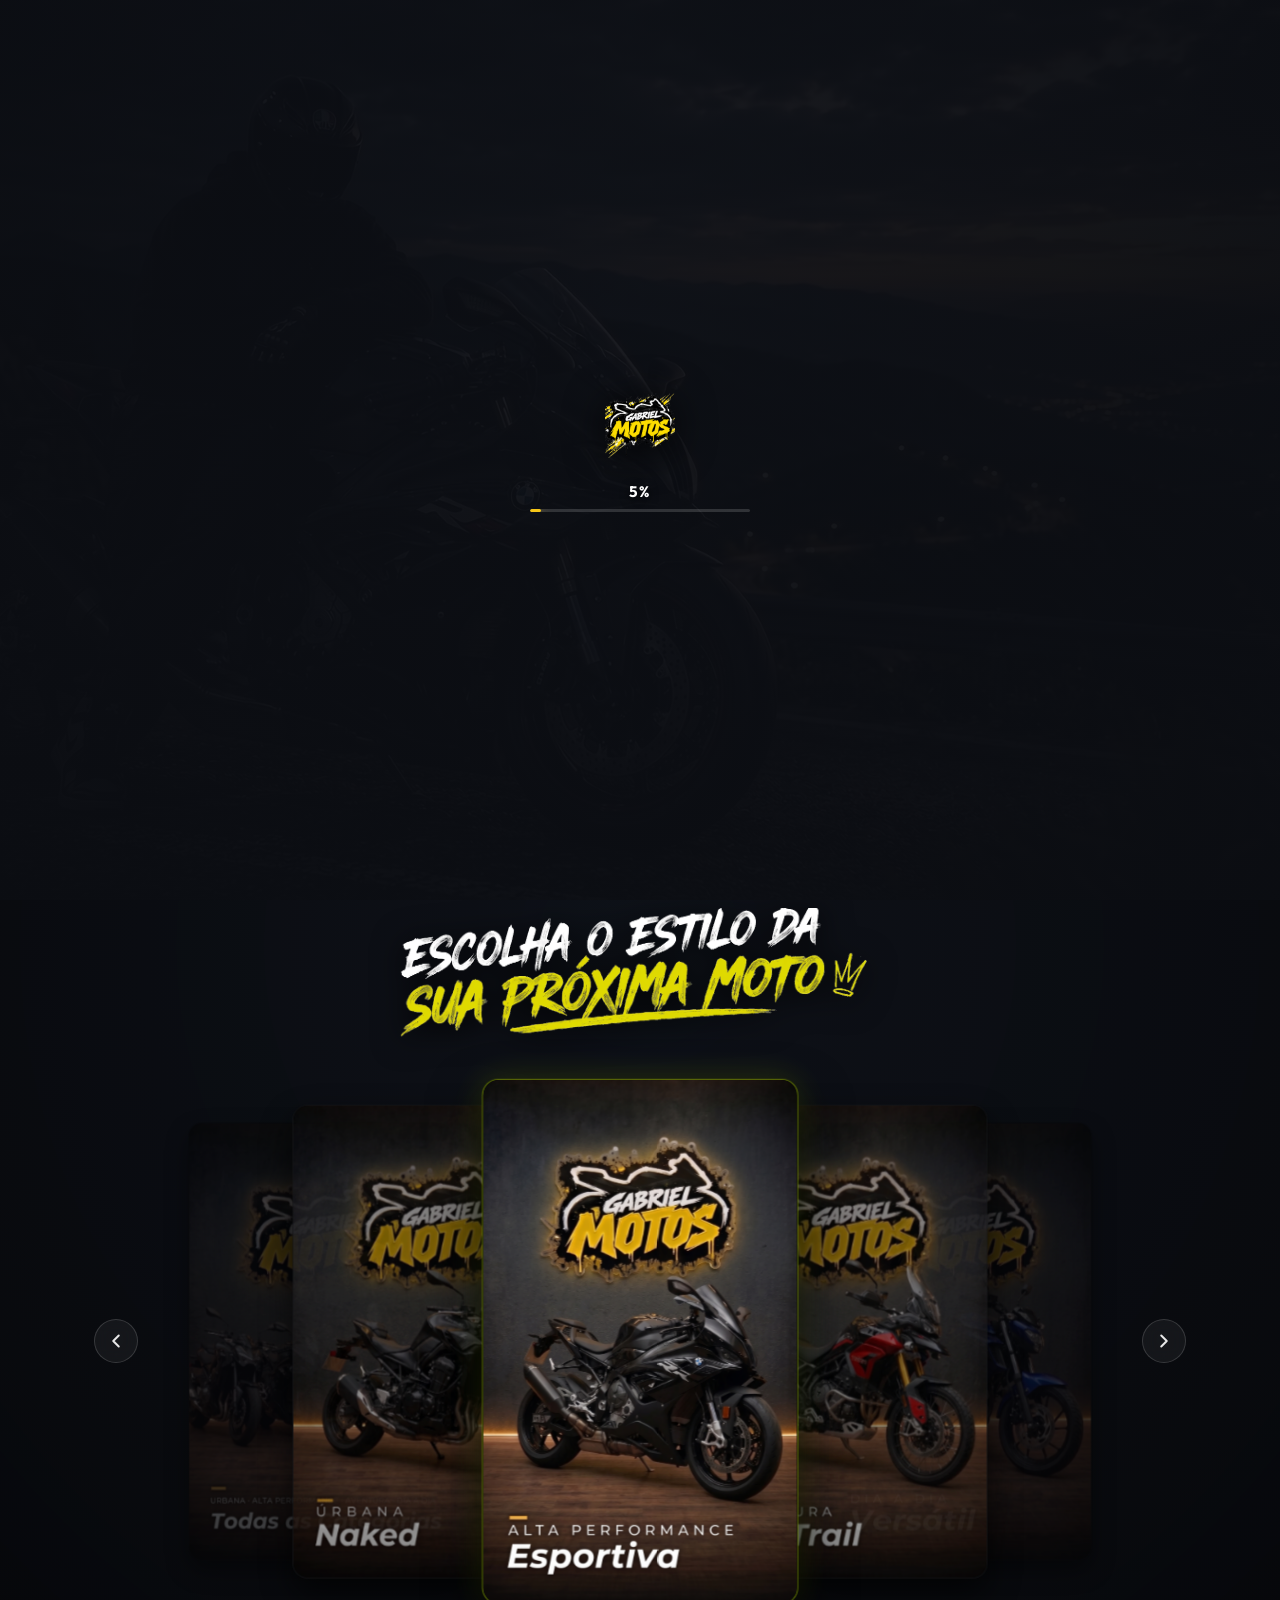
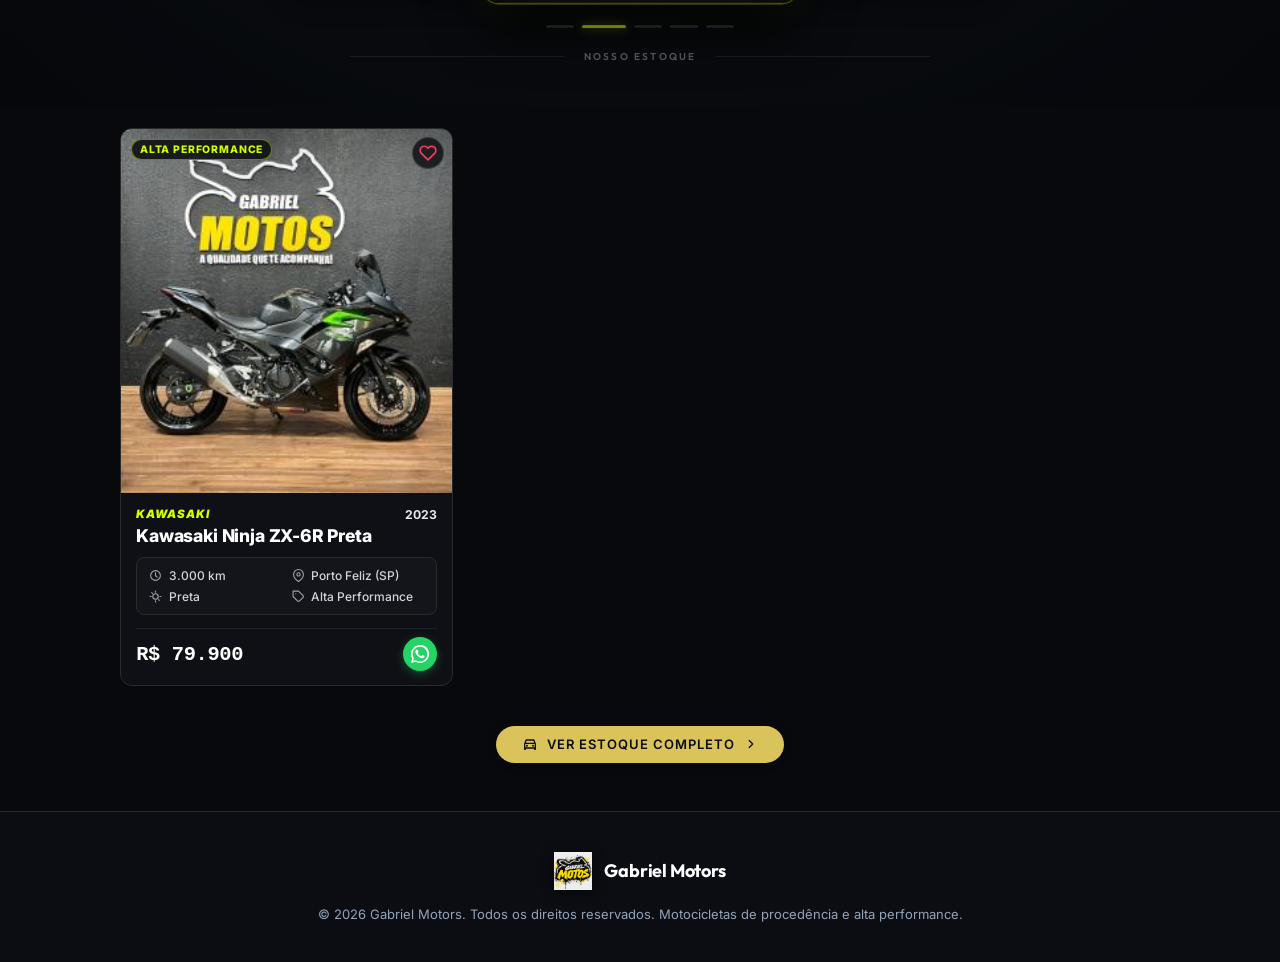
==== commit fe5415f4: "Ajusta modais de seleção de vendedores para mobile" ====
--- a/index.html
+++ b/index.html
@@ -82,11 +82,11 @@
         autoplay
         muted
         playsinline
-        preload="auto"
+        preload="metadata"
         poster="poster.jpg"
         tabindex="-1"
       >
-        <source src="s1000rr-intro.mp4" type="video/mp4">
+        <source src="hero.1.mp4" type="video/mp4">
         Seu navegador não suporta a reprodução deste vídeo.
       </video>
 
@@ -97,12 +97,12 @@
         autoplay
         muted
         playsinline
-        preload="auto"
+        preload="metadata"
         loop
         poster="poster.jpg"
         tabindex="-1"
       >
-        <source src="s1000rr-lop-2.mp4" type="video/mp4">
+        <source src="hero.2.mp4" type="video/mp4">
       </video>
 
       <div class="hero__overlay"></div>
@@ -513,6 +513,54 @@
     </div>
   </div>
 
+  <!-- =========================================================================
+       MODAL 1 — ESCOLHA O VENDEDOR (Fundo Vertical com Película Fumê)
+       ========================================================================= -->
+  <div id="seller-modal-backdrop" class="seller-modal-backdrop is-hidden" role="dialog" aria-modal="true" aria-labelledby="seller-modal-sr-title">
+    <div class="seller-modal-card" id="seller-modal-card">
+      <!-- Botão Fechar X no topo direito -->
+      <button type="button" id="seller-modal-close" class="seller-modal__close-btn" aria-label="Fechar seleção de vendedor">
+        <svg width="20" height="20" viewBox="0 0 24 24" fill="none" stroke="currentColor" stroke-width="2.2" stroke-linecap="round" stroke-linejoin="round" aria-hidden="true">
+          <line x1="18" y1="6" x2="6" y2="18"></line>
+          <line x1="6" y1="6" x2="18" y2="18"></line>
+        </svg>
+      </button>
+
+      <h2 id="seller-modal-sr-title" class="sr-only">Escolha o Vendedor</h2>
+
+      <!-- Painel de Película Fumê Vitrificada com Lista de Vendedores -->
+      <div class="seller-glass-panel" id="seller-glass-panel">
+        <div class="seller-list" id="seller-list" role="list">
+          <!-- Linhas de vendedores geradas via JavaScript a partir de VENDEDORES_DATA -->
+        </div>
+      </div>
+    </div>
+  </div>
+
+  <!-- =========================================================================
+       MODAL 2 — DIRECIONANDO VOCÊ PARA O WHATSAPP... (Fundo Vertical)
+       ========================================================================= -->
+  <div id="redirect-modal-backdrop" class="redirect-modal-backdrop is-hidden" role="dialog" aria-modal="true" aria-labelledby="redirect-modal-sr-title">
+    <div class="redirect-modal-card" id="redirect-modal-card">
+      <!-- Botão Fechar X no topo direito -->
+      <button type="button" id="redirect-modal-close" class="seller-modal__close-btn" aria-label="Fechar redirecionamento">
+        <svg width="20" height="20" viewBox="0 0 24 24" fill="none" stroke="currentColor" stroke-width="2.2" stroke-linecap="round" stroke-linejoin="round" aria-hidden="true">
+          <line x1="18" y1="6" x2="6" y2="18"></line>
+          <line x1="6" y1="6" x2="18" y2="18"></line>
+        </svg>
+      </button>
+
+      <h2 id="redirect-modal-sr-title" class="sr-only">Direcionando para o WhatsApp</h2>
+
+      <!-- Conteúdo do Modal 2 com o nome do vendedor selecionado -->
+      <div class="redirect-modal__content">
+        <div class="redirect-modal__seller-badge">
+          <span>Atendimento com <strong id="redirect-seller-name" class="redirect-modal__seller-name">Gustavo</strong></span>
+        </div>
+      </div>
+    </div>
+  </div>
+
   <!-- Lógica da Hero, Vídeo, Transparência da Marca e Animações -->
   <script src="main.js"></script>
 </body>
--- a/style.css
+++ b/style.css
@@ -247,6 +247,26 @@
   isolation: isolate;
   margin: 0;
   padding: 0;
+}
+
+/* Encurtamento e enquadramento da seção Hero exclusivamente na versão Desktop */
+@media (min-width: 769px) {
+  .hero {
+    aspect-ratio: auto;
+    height: 90vh;
+    min-height: 580px;
+    background-position: 50% 0%;
+  }
+
+  .hero__video-wrapper {
+    background-position: 50% 0%;
+  }
+
+  .hero__video {
+    object-position: 50% 0%;
+    transform: scale(1);
+    transform-origin: center center;
+  }
 }
 
 /* Degradê Superior: ::before (160px de altura) */
@@ -978,12 +998,13 @@
   user-select: none;
   background: #06070a;
   box-sizing: border-box;
-  /* Transição suave do baralho animando exclusivamente transform e opacity */
-  transition: transform 700ms cubic-bezier(0.22, 1, 0.36, 1),
-              opacity 700ms cubic-bezier(0.22, 1, 0.36, 1),
-              filter 700ms cubic-bezier(0.22, 1, 0.36, 1),
-              box-shadow 700ms cubic-bezier(0.22, 1, 0.36, 1),
-              border-color 700ms cubic-bezier(0.22, 1, 0.36, 1);
+  /* Transição fluida animando apenas propriedades de composição (transform, opacity) com curva suave */
+  transition: transform 480ms cubic-bezier(0.22, 1, 0.36, 1),
+              opacity 480ms cubic-bezier(0.22, 1, 0.36, 1),
+              filter 480ms cubic-bezier(0.22, 1, 0.36, 1),
+              box-shadow 480ms cubic-bezier(0.22, 1, 0.36, 1),
+              border-color 480ms cubic-bezier(0.22, 1, 0.36, 1);
+  will-change: transform, opacity;
 }
 
 .style-card__inner {
@@ -1019,15 +1040,15 @@
    ESTADOS DE PILHA DO BARALHO (CENTRAL RETO, LATERAIS ESQUERDA E DIREITA RETAS)
    ========================================================================== */
 
-/* Carta 0: Centro / Principal (em frente, inteira, destaque total) */
+/* Carta 0: Centro / Principal (em frente, inteira, destaque total com profundidade) */
 .style-card[data-pos="0"],
 .style-card.is-active {
-  transform: translate3d(0, 0, 0) scale(1);
+  transform: translate3d(0, 0, 0) scale(1.02);
   opacity: 1;
   filter: brightness(1);
   z-index: 10;
   border: 1px solid rgba(212, 255, 0, 0.45);
-  box-shadow: 0 24px 52px rgba(0, 0, 0, 0.95), 0 0 30px rgba(212, 255, 0, 0.16);
+  box-shadow: 0 24px 52px rgba(0, 0, 0, 0.95), 0 0 32px rgba(212, 255, 0, 0.18);
   pointer-events: auto;
   cursor: default;
 }
@@ -1082,20 +1103,6 @@
   cursor: pointer;
 }
 
-/* Animações de Deslize Lateral (Estilo Baralho) */
-.style-card.slide-exit-next {
-  transform: translate3d(-140%, 0, 0) scale(0.92) !important;
-  opacity: 0 !important;
-  z-index: 20 !important;
-  transition: transform 700ms cubic-bezier(0.22, 1, 0.36, 1), opacity 700ms cubic-bezier(0.22, 1, 0.36, 1) !important;
-}
-
-.style-card.slide-exit-prev {
-  transform: translate3d(140%, 0, 0) scale(0.92) !important;
-  opacity: 0 !important;
-  z-index: 20 !important;
-  transition: transform 700ms cubic-bezier(0.22, 1, 0.36, 1), opacity 700ms cubic-bezier(0.22, 1, 0.36, 1) !important;
-}
 
 /* Indicador de Barras de Progresso Embaixo */
 .styles-progress {
@@ -1201,7 +1208,7 @@
 @media (max-width: 1200px) {
   .hero__video {
     object-fit: cover;
-    object-position: 50% 50%;
+    object-position: 50% 0%;
   }
 
   .hero__content-side {
@@ -1390,9 +1397,10 @@
   /* Na pilha mobile horizontal, cartas laterais visíveis sutilmente nas bordas */
   .style-card[data-pos="0"],
   .style-card.is-active {
-    transform: translate3d(0, 0, 0) scale(1);
+    transform: translate3d(0, 0, 0) scale(1.02);
     opacity: 1;
     z-index: 10;
+    box-shadow: 0 16px 36px rgba(0, 0, 0, 0.9), 0 0 22px rgba(212, 255, 0, 0.16);
   }
 
   .style-card[data-pos="1"] {
@@ -2310,6 +2318,347 @@
   }
 }
 
+/* Utilitário A11y: Oculta visualmente mantendo acessível a leitores de tela */
+.sr-only {
+  position: absolute !important;
+  width: 1px !important;
+  height: 1px !important;
+  padding: 0 !important;
+  margin: -1px !important;
+  overflow: hidden !important;
+  clip: rect(0, 0, 0, 0) !important;
+  white-space: nowrap !important;
+  border: 0 !important;
+}
+
+/* ==========================================================================
+   MODAIS DE SELEÇÃO DE VENDEDOR E REDIRECIONAMENTO AO WHATSAPP
+   ========================================================================== */
+
+/* ==========================================================================
+   MODAIS DE SELEÇÃO DE VENDEDOR E REDIRECIONAMENTO AO WHATSAPP
+   ========================================================================== */
+
+/* Backdrop comum escuro/translúcido */
+.seller-modal-backdrop,
+.redirect-modal-backdrop {
+  position: fixed;
+  inset: 0;
+  z-index: 10000;
+  background-color: rgba(0, 0, 0, 0.78);
+  backdrop-filter: blur(8px);
+  -webkit-backdrop-filter: blur(8px);
+  display: flex;
+  align-items: center;
+  justify-content: center;
+  opacity: 1;
+  visibility: visible;
+  transition: opacity 0.28s ease, visibility 0.28s ease;
+  padding: 16px;
+  box-sizing: border-box;
+}
+
+.seller-modal-backdrop.is-hidden,
+.redirect-modal-backdrop.is-hidden {
+  opacity: 0;
+  visibility: hidden;
+  pointer-events: none;
+}
+
+/* Modal 1: Card com fundo selecionar-vendedor-2.jpg */
+.seller-modal-card {
+  position: relative;
+  width: 90%;
+  max-width: 420px;
+  height: min(780px, 94vh);
+  border-radius: 20px;
+  border: 1px solid rgba(255, 255, 255, 0.12);
+  background-image: url('selecionar-vendedor-2.jpg');
+  background-repeat: no-repeat;
+  background-size: cover;
+  background-position: center center;
+  box-shadow: 0 25px 60px -12px rgba(0, 0, 0, 0.85);
+  display: flex;
+  flex-direction: column;
+  align-items: center;
+  justify-content: flex-end;
+  padding: 24px 20px clamp(24px, 5vh, 48px) 20px;
+  box-sizing: border-box;
+  overflow: hidden;
+}
+
+/* Modal 2: Card com fundo direcionamento-whatssap-2.jpg */
+.redirect-modal-card {
+  position: relative;
+  width: 90%;
+  max-width: 420px;
+  height: min(780px, 94vh);
+  border-radius: 20px;
+  border: 1px solid rgba(255, 255, 255, 0.12);
+  background-image: url('direcionamento-whatssap-2.jpg');
+  background-repeat: no-repeat;
+  background-size: cover;
+  background-position: center center;
+  box-shadow: 0 25px 60px -12px rgba(0, 0, 0, 0.85);
+  display: flex;
+  flex-direction: column;
+  align-items: center;
+  justify-content: flex-end;
+  padding: 24px 20px clamp(24px, 5vh, 48px) 20px;
+  box-sizing: border-box;
+  overflow: hidden;
+}
+
+/* No celular: Modal 1 permanece como um card centralizado com overlay escuro ao redor */
+@media (max-width: 768px) {
+  .seller-modal-backdrop {
+    padding: 16px;
+    background-color: rgba(0, 0, 0, 0.78);
+    backdrop-filter: blur(8px);
+    -webkit-backdrop-filter: blur(8px);
+    display: flex;
+    align-items: center;
+    justify-content: center;
+  }
+
+  .seller-modal-card {
+    width: calc(100vw - 32px);
+    max-width: 420px;
+    height: min(720px, calc(100dvh - 32px));
+    max-height: calc(100dvh - 32px);
+    border-radius: 20px;
+    border: 1px solid rgba(255, 255, 255, 0.12);
+    box-shadow: 0 25px 60px -12px rgba(0, 0, 0, 0.85);
+    background-position: center center;
+    padding: 24px 16px 20px 16px;
+    overflow-y: auto;
+    overflow-x: hidden;
+    -webkit-overflow-scrolling: touch;
+    scrollbar-width: none;
+  }
+
+  .seller-modal-card::-webkit-scrollbar {
+    display: none;
+  }
+
+  .redirect-modal-backdrop {
+    padding: 0;
+    background-color: transparent;
+    backdrop-filter: none;
+    -webkit-backdrop-filter: none;
+  }
+
+  .redirect-modal-card {
+    width: 100vw;
+    max-width: 100vw;
+    height: 100dvh;
+    border-radius: 0;
+    border: none;
+    background-position: 25% center;
+    padding: 20px 16px 28px 16px;
+  }
+}
+
+/* Botão Fechar X no topo direito */
+.seller-modal__close-btn {
+  position: absolute;
+  top: clamp(14px, 2.5vh, 24px);
+  right: clamp(14px, 2.5vw, 24px);
+  width: 40px;
+  height: 40px;
+  border-radius: 50%;
+  background: rgba(10, 10, 10, 0.65);
+  backdrop-filter: blur(8px);
+  -webkit-backdrop-filter: blur(8px);
+  border: 1px solid rgba(255, 255, 255, 0.15);
+  color: #FFFFFF;
+  display: flex;
+  align-items: center;
+  justify-content: center;
+  cursor: pointer;
+  transition: transform 0.2s ease, background 0.2s ease, border-color 0.2s ease;
+  z-index: 10;
+}
+
+.seller-modal__close-btn:hover {
+  transform: scale(1.06);
+  background: rgba(255, 255, 255, 0.15);
+  border-color: rgba(255, 255, 255, 0.35);
+}
+
+/* Painel de Película Fumê Vitrificada (Etapa 2) */
+.seller-glass-panel {
+  width: 90%;
+  max-width: 420px;
+  background: rgba(10, 10, 10, 0.55);
+  backdrop-filter: blur(12px);
+  -webkit-backdrop-filter: blur(12px);
+  border: 1px solid rgba(255, 255, 255, 0.12);
+  border-radius: 16px;
+  padding: clamp(12px, 2.5vw, 18px);
+  box-shadow: 0 20px 40px -10px rgba(0, 0, 0, 0.7);
+  box-sizing: border-box;
+}
+
+.seller-list {
+  display: flex;
+  flex-direction: column;
+  gap: 10px;
+  width: 100%;
+}
+
+/* Item de Vendedor */
+.seller-item {
+  display: flex;
+  align-items: center;
+  justify-content: space-between;
+  gap: 12px;
+  padding: 10px 14px;
+  border-radius: 12px;
+  background: rgba(255, 255, 255, 0.04);
+  border: 1px solid rgba(255, 255, 255, 0.08);
+  cursor: pointer;
+  text-decoration: none;
+  transition: background 0.2s ease, border-color 0.2s ease, transform 0.2s ease, box-shadow 0.2s ease;
+  outline: none;
+  -webkit-tap-highlight-color: transparent;
+  width: 100%;
+  box-sizing: border-box;
+}
+
+/* Gustavo com borda amarela fina de destaque */
+.seller-item--highlight {
+  border: 1.5px solid #D4FF00;
+  background: rgba(212, 255, 0, 0.05);
+  box-shadow: 0 0 12px rgba(212, 255, 0, 0.15);
+}
+
+.seller-item:hover,
+.seller-item:focus-visible {
+  background: rgba(255, 255, 255, 0.09);
+  border-color: rgba(255, 255, 255, 0.22);
+  transform: translateY(-2px);
+}
+
+.seller-item--highlight:hover,
+.seller-item--highlight:focus-visible {
+  border-color: #E6FF4D;
+  background: rgba(212, 255, 0, 0.1);
+  box-shadow: 0 0 16px rgba(212, 255, 0, 0.25);
+}
+
+.seller-item__left {
+  display: flex;
+  align-items: center;
+  gap: 12px;
+  min-width: 0;
+}
+
+.seller-item__avatar {
+  width: 46px;
+  height: 46px;
+  min-width: 46px;
+  border-radius: 50%;
+  object-fit: cover;
+  border: 2px solid rgba(255, 255, 255, 0.2);
+  background: #1a1c23;
+}
+
+.seller-item__info {
+  display: flex;
+  flex-direction: column;
+  min-width: 0;
+  text-align: left;
+}
+
+.seller-item__name {
+  font-family: var(--font-body);
+  font-weight: 700;
+  font-size: 1rem;
+  color: #FFFFFF;
+  line-height: 1.2;
+  white-space: nowrap;
+  overflow: hidden;
+  text-overflow: ellipsis;
+}
+
+.seller-item__role {
+  font-family: var(--font-body);
+  font-size: 0.8rem;
+  color: #A0A5B0;
+  margin-top: 3px;
+  line-height: 1.2;
+}
+
+.seller-item__right {
+  display: flex;
+  align-items: center;
+  gap: 10px;
+  flex-shrink: 0;
+}
+
+.seller-item__wa-icon {
+  display: flex;
+  align-items: center;
+  justify-content: center;
+  width: 30px;
+  height: 30px;
+  border-radius: 50%;
+  background: rgba(37, 211, 102, 0.15);
+  color: #25D366;
+  transition: background 0.2s ease, transform 0.2s ease;
+}
+
+.seller-item:hover .seller-item__wa-icon {
+  background: #25D366;
+  color: #FFFFFF;
+  transform: scale(1.08);
+}
+
+.seller-item__arrow {
+  display: flex;
+  align-items: center;
+  justify-content: center;
+  color: rgba(255, 255, 255, 0.45);
+  transition: transform 0.2s ease, color 0.2s ease;
+}
+
+.seller-item:hover .seller-item__arrow {
+  color: #FFFFFF;
+  transform: translateX(3px);
+}
+
+/* Modal 2 (Etapa 2: Apenas abre com o nome do vendedor selecionado) */
+.redirect-modal__content {
+  display: flex;
+  flex-direction: column;
+  align-items: center;
+  gap: 16px;
+  max-width: 420px;
+  width: 90%;
+  text-align: center;
+}
+
+.redirect-modal__seller-badge {
+  font-family: var(--font-body);
+  font-size: clamp(0.9rem, 1.8vw, 1.05rem);
+  color: #F1F5F9;
+  background: rgba(10, 10, 10, 0.65);
+  backdrop-filter: blur(10px);
+  -webkit-backdrop-filter: blur(10px);
+  padding: 8px 20px;
+  border-radius: 9999px;
+  border: 1px solid rgba(255, 255, 255, 0.12);
+  box-shadow: 0 10px 25px rgba(0, 0, 0, 0.4);
+}
+
+.redirect-modal__seller-name {
+  color: #D4FF00;
+  font-weight: 700;
+}
+
+
+
 /* --------------------------------------------------------------------------
    8. ACESSIBILIDADE E PREFERS-REDUCED-MOTION
    -------------------------------------------------------------------------- */
